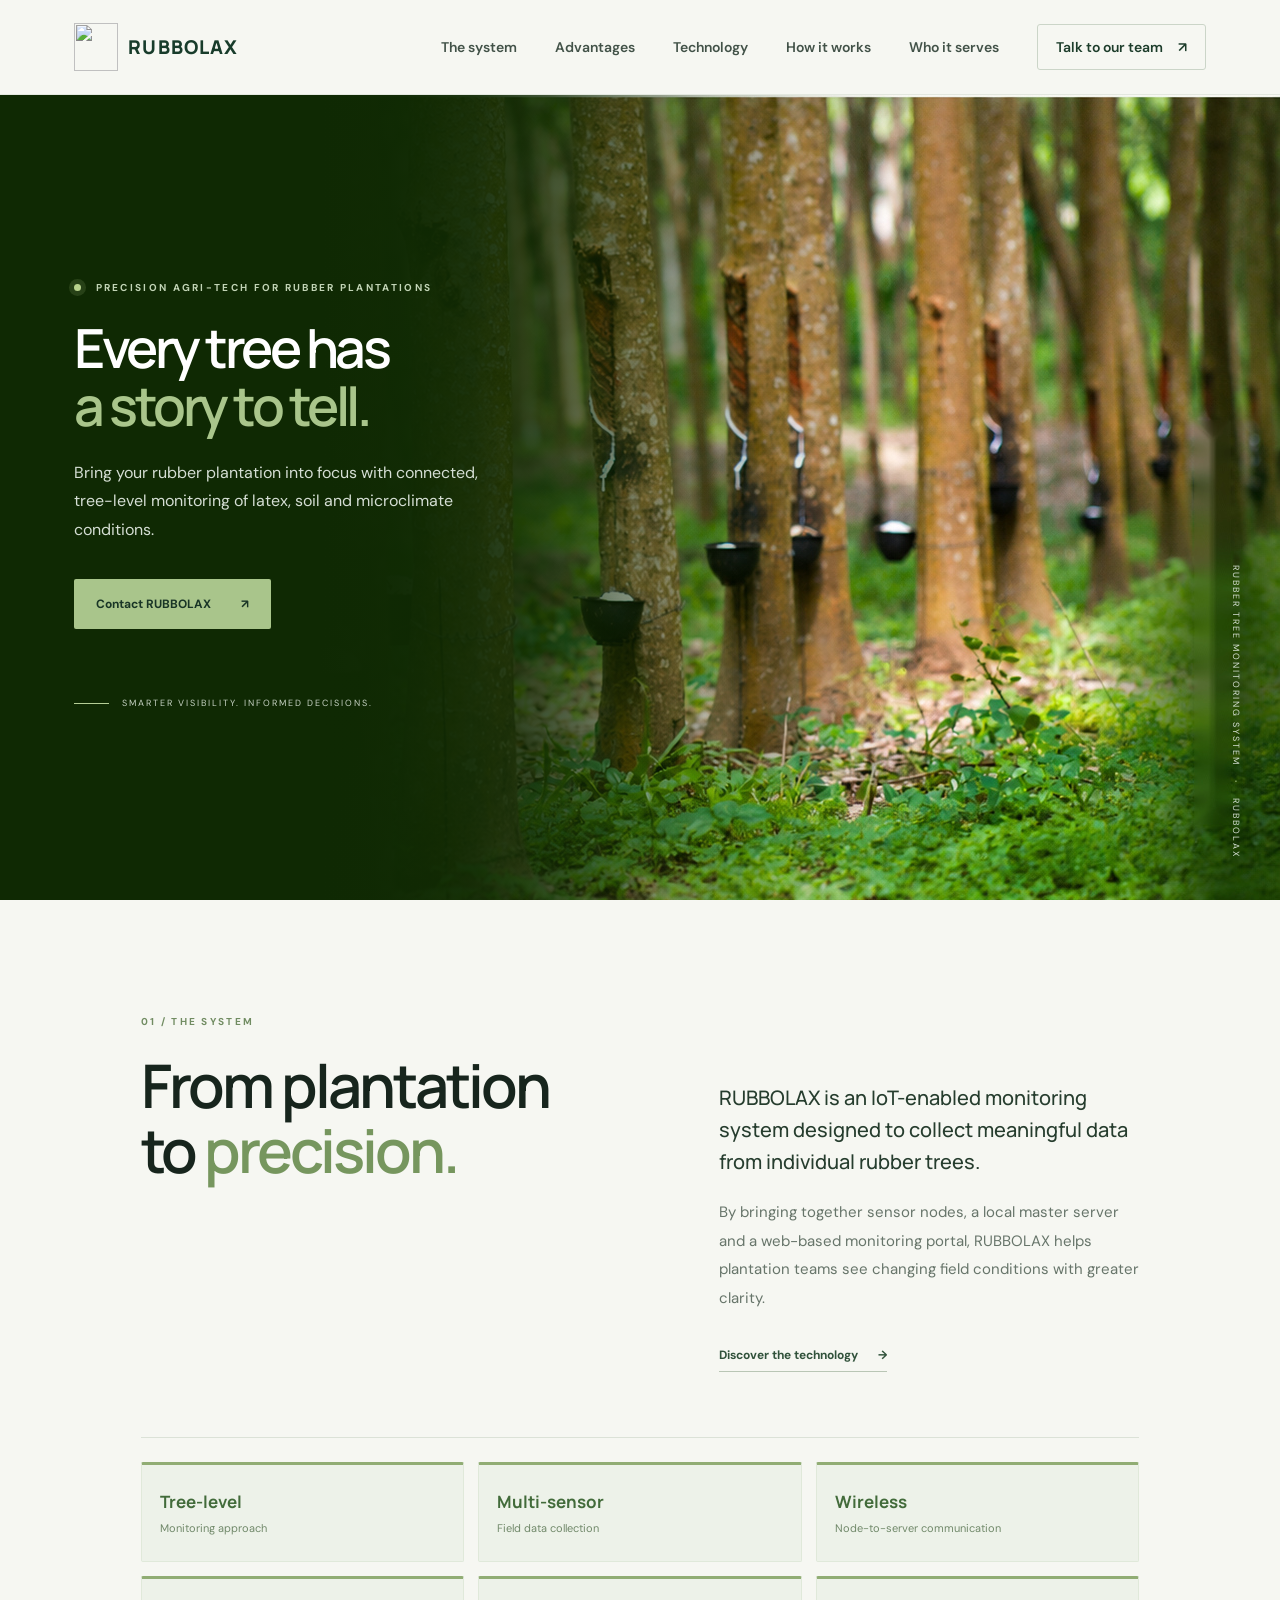
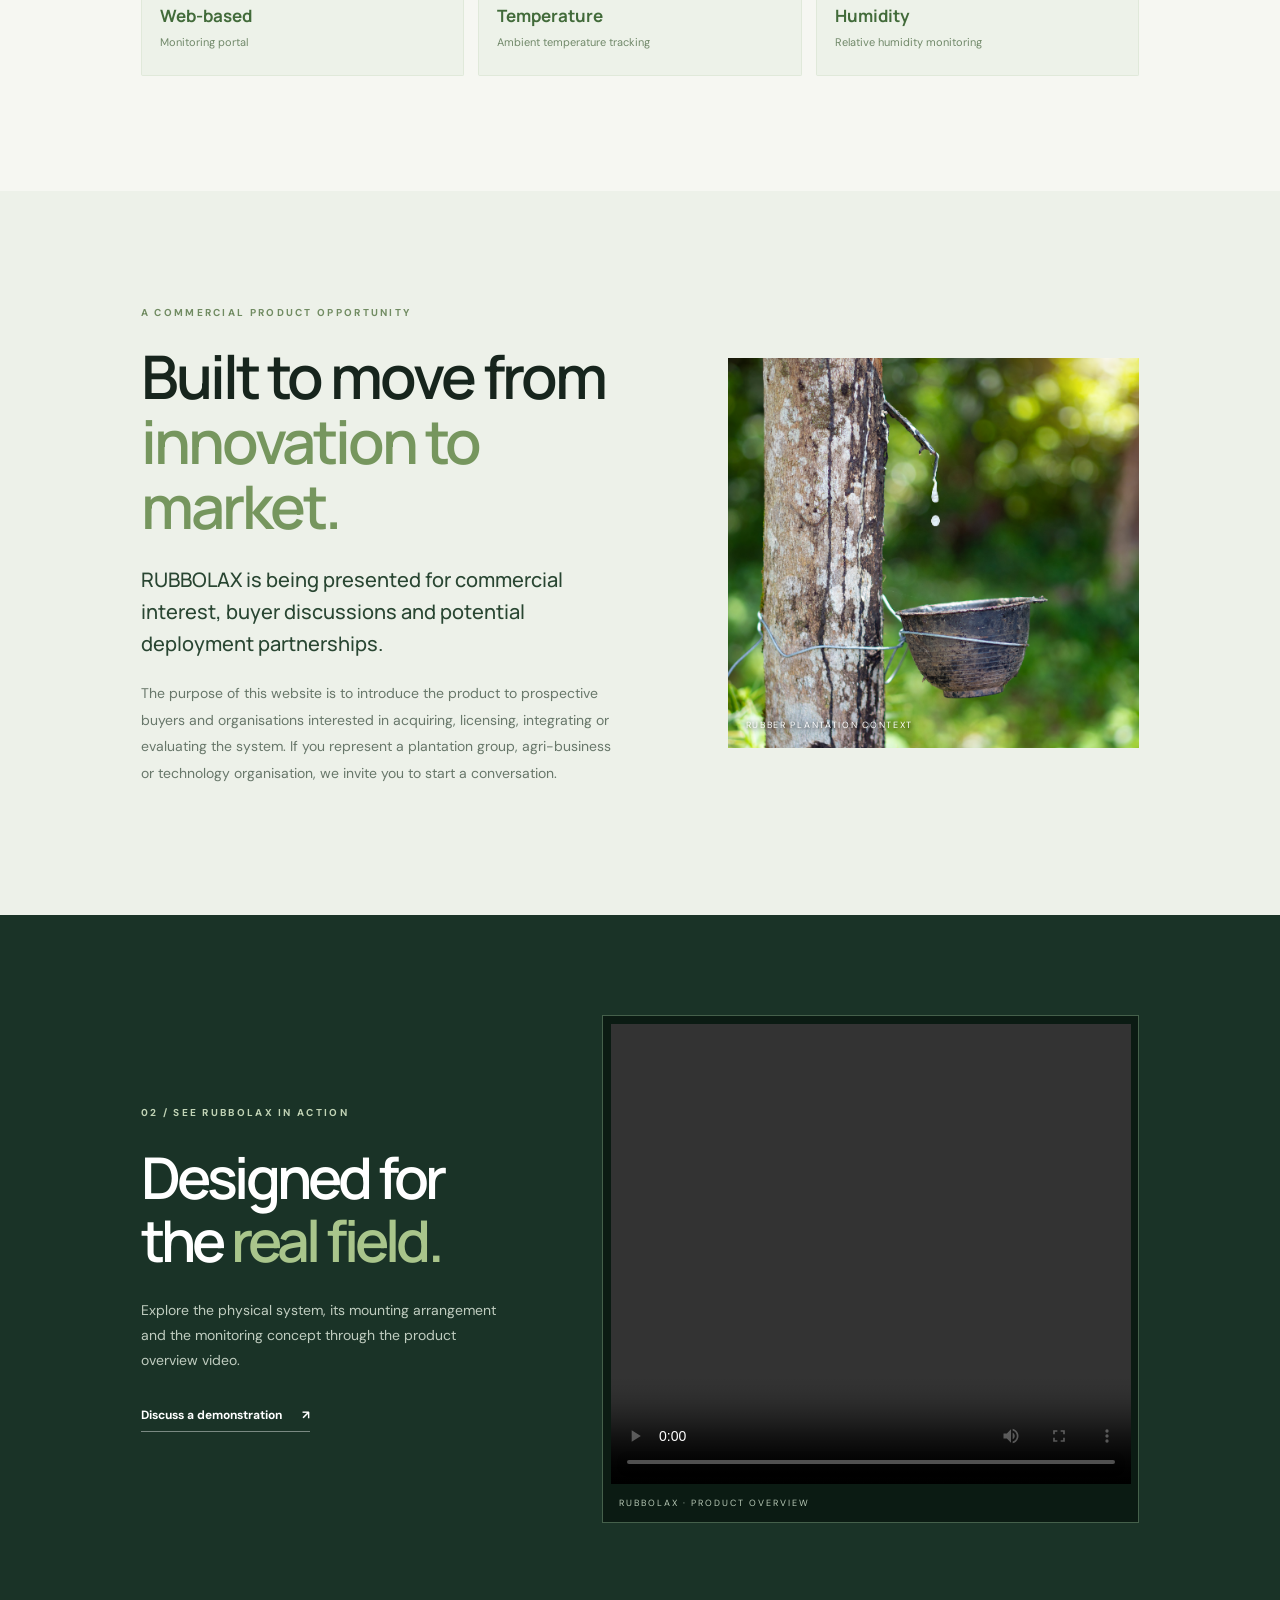
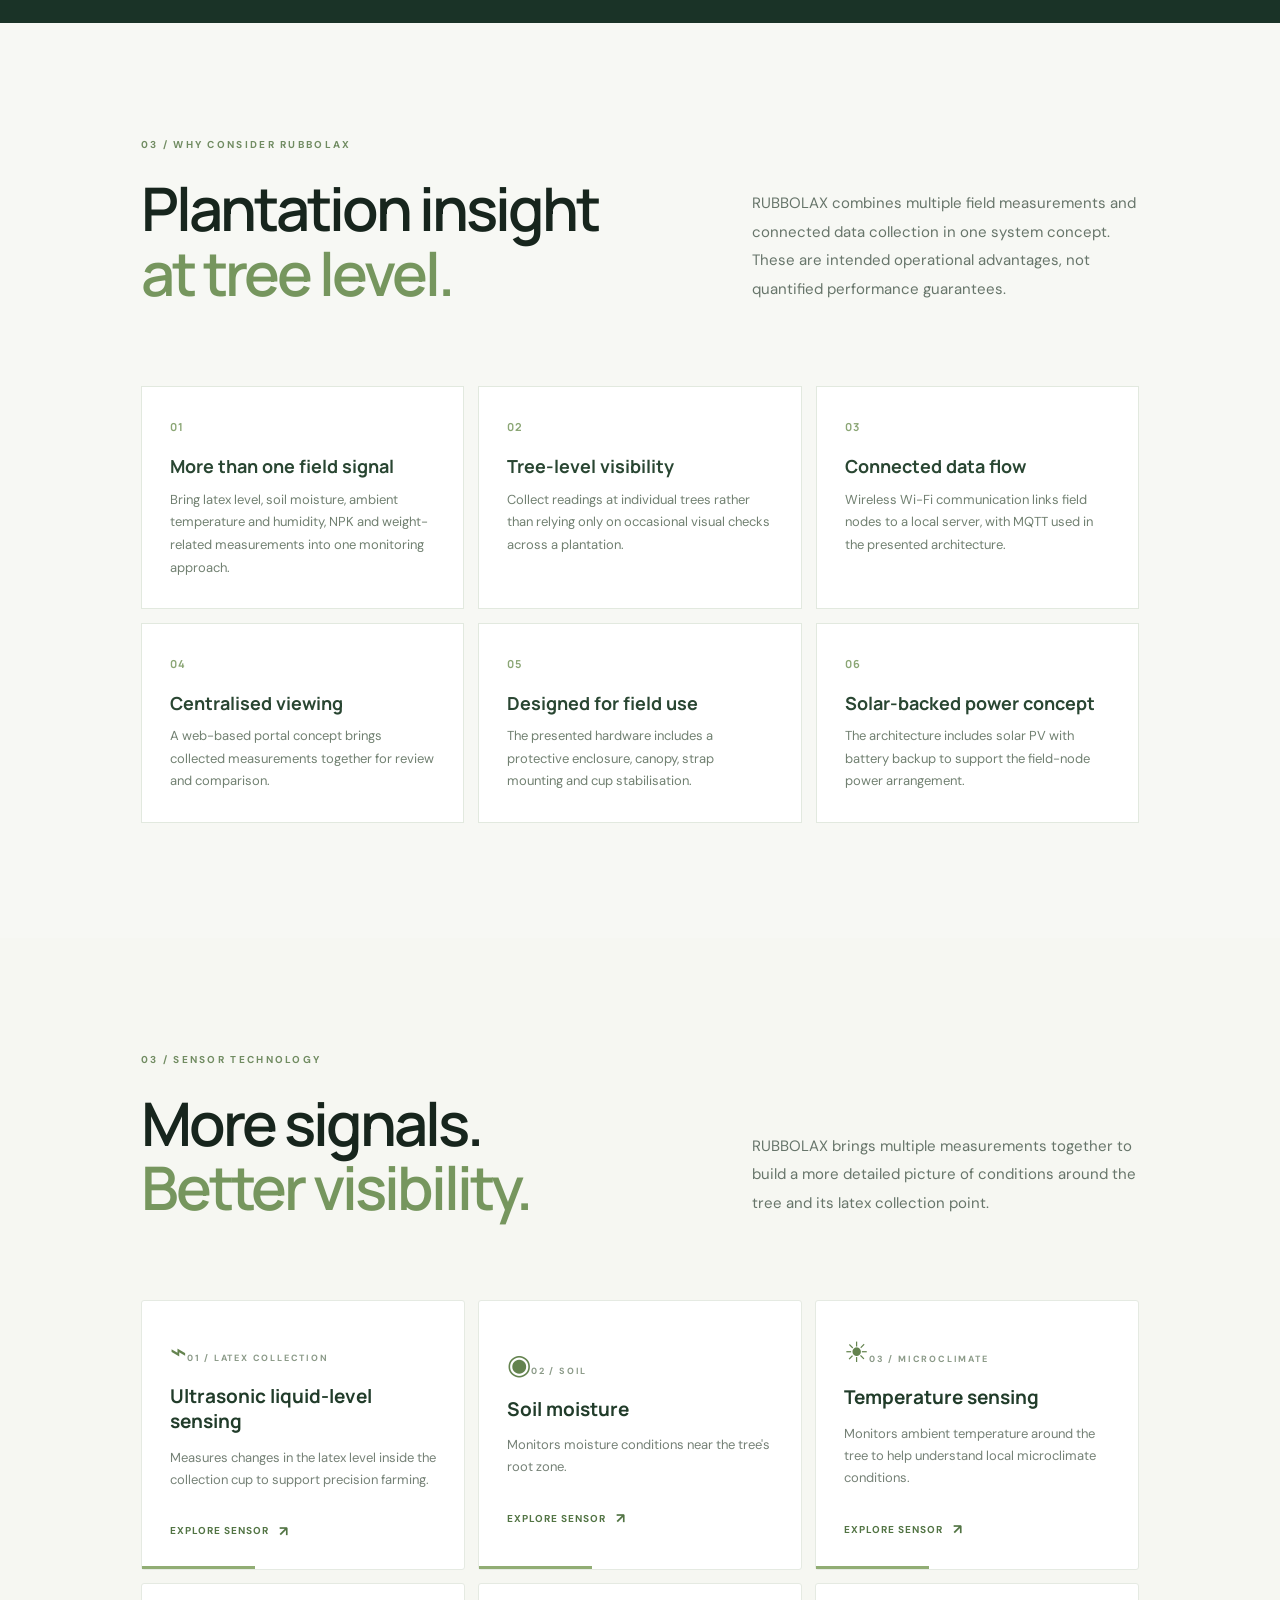
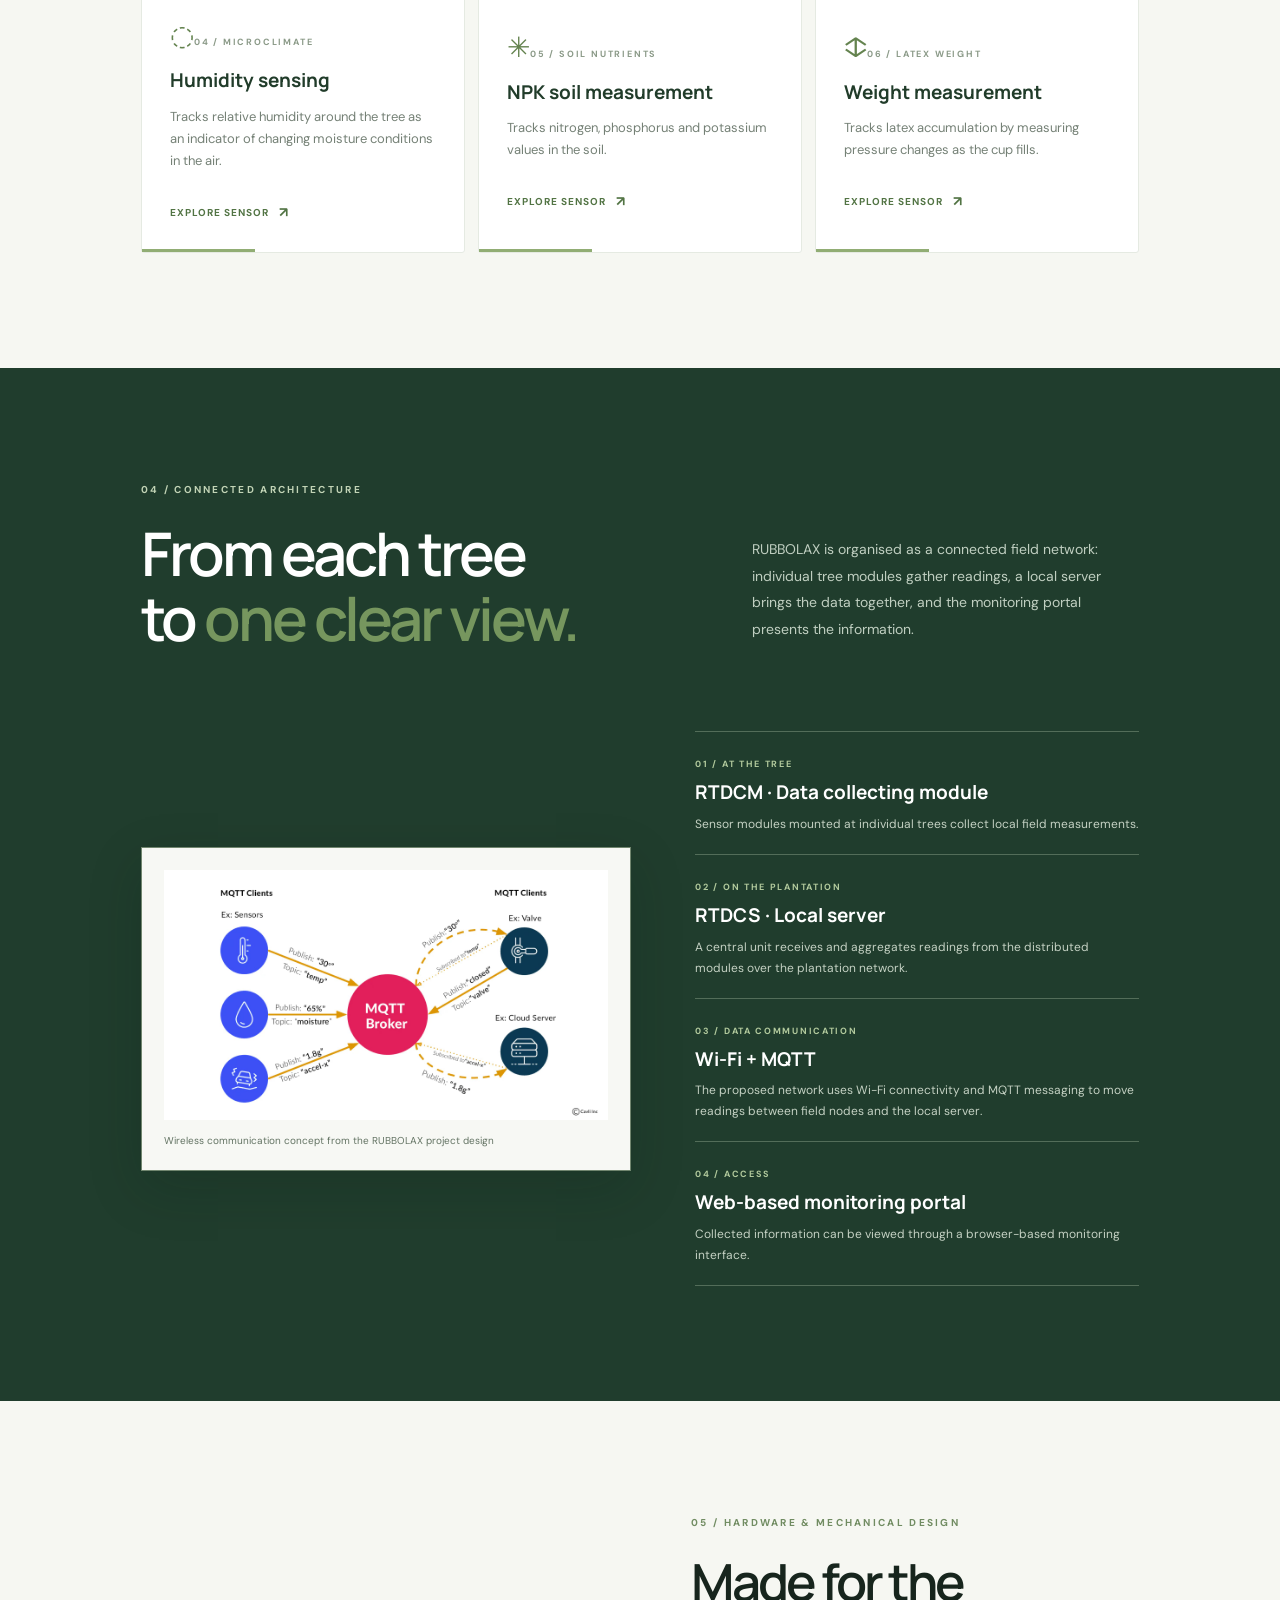
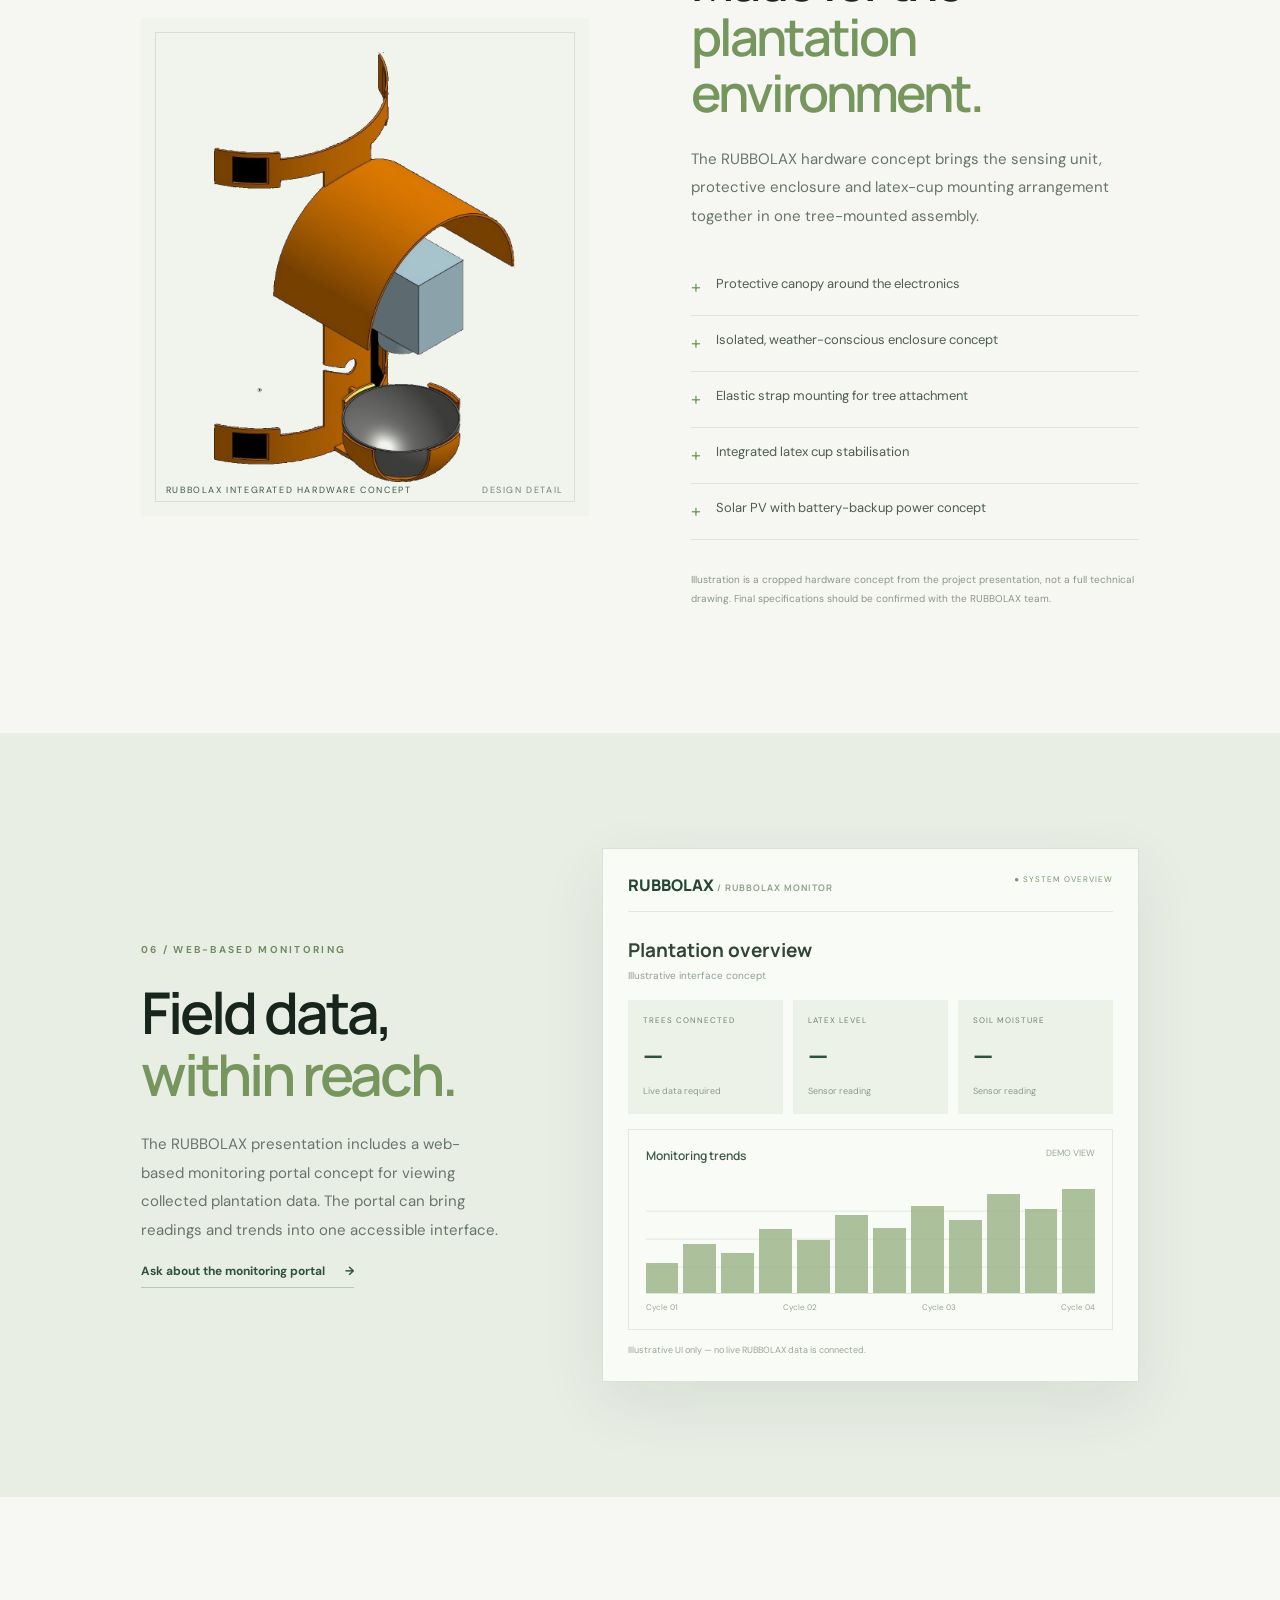
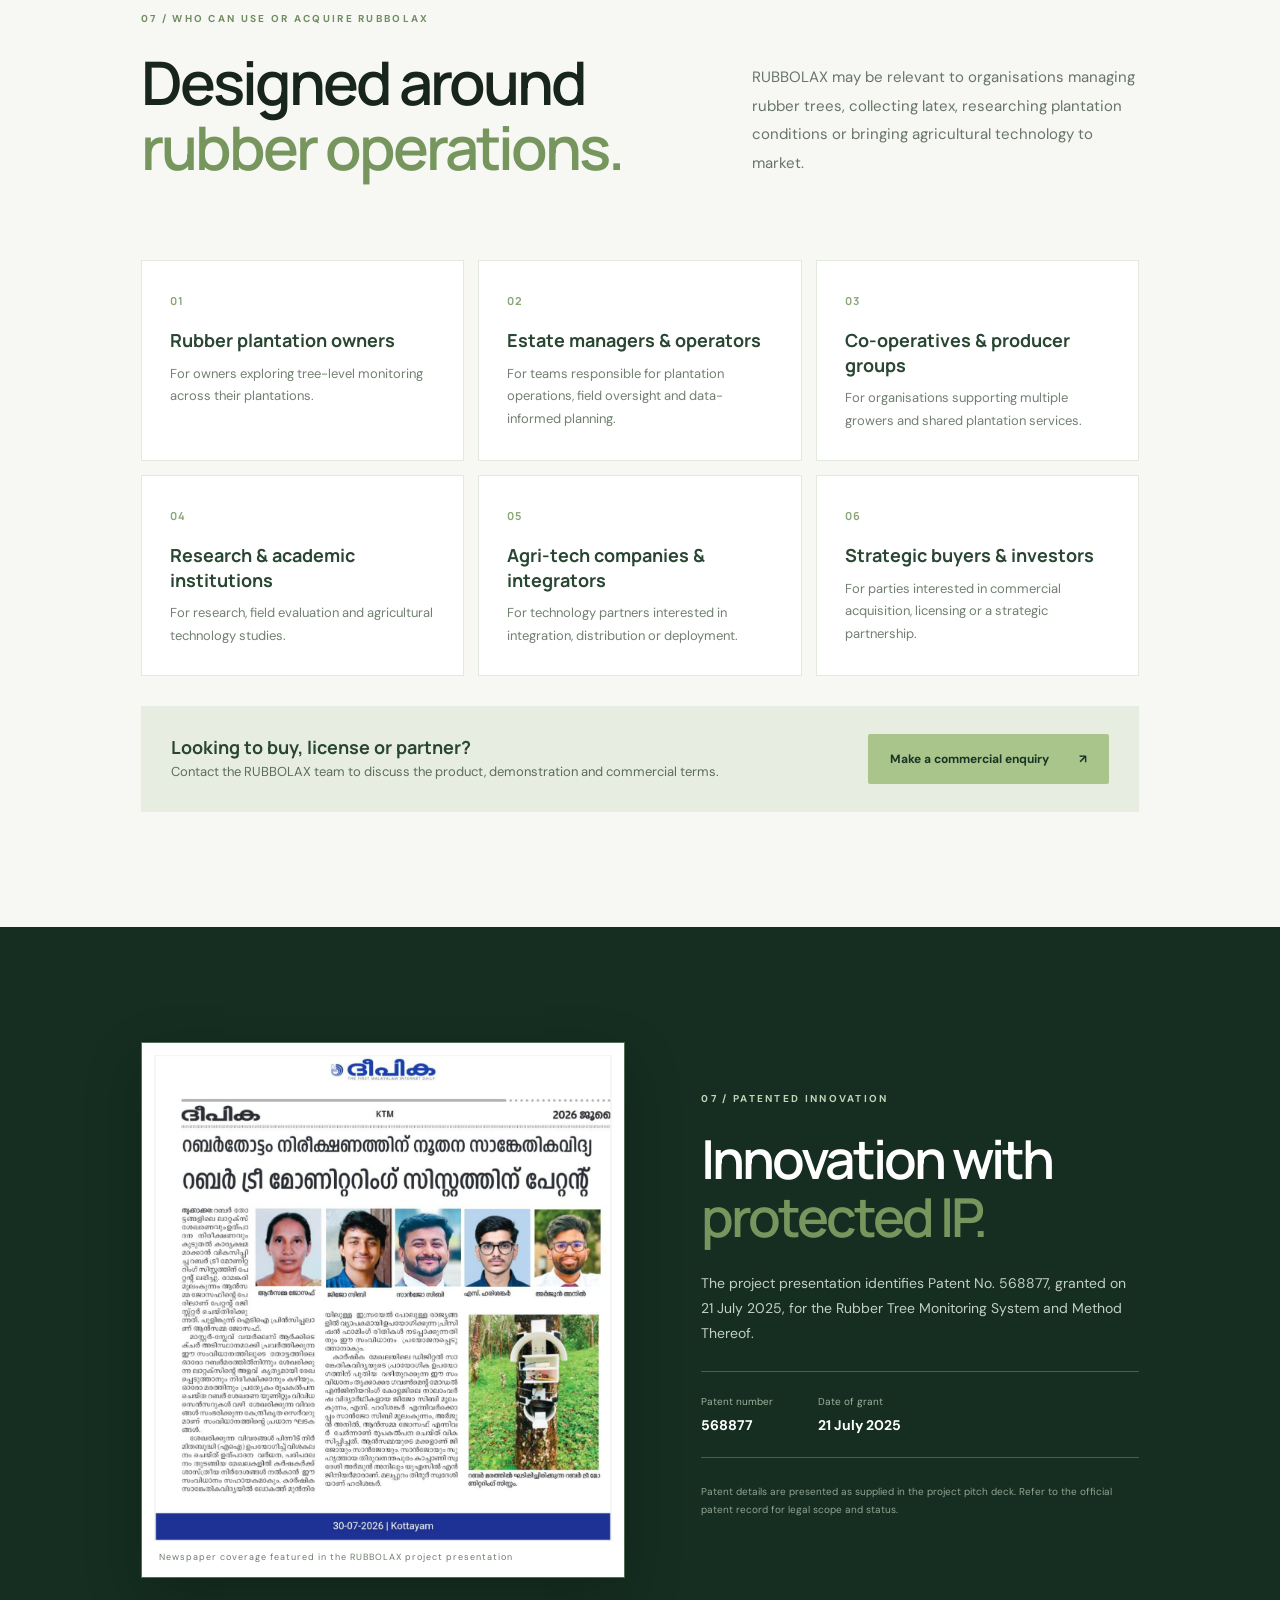
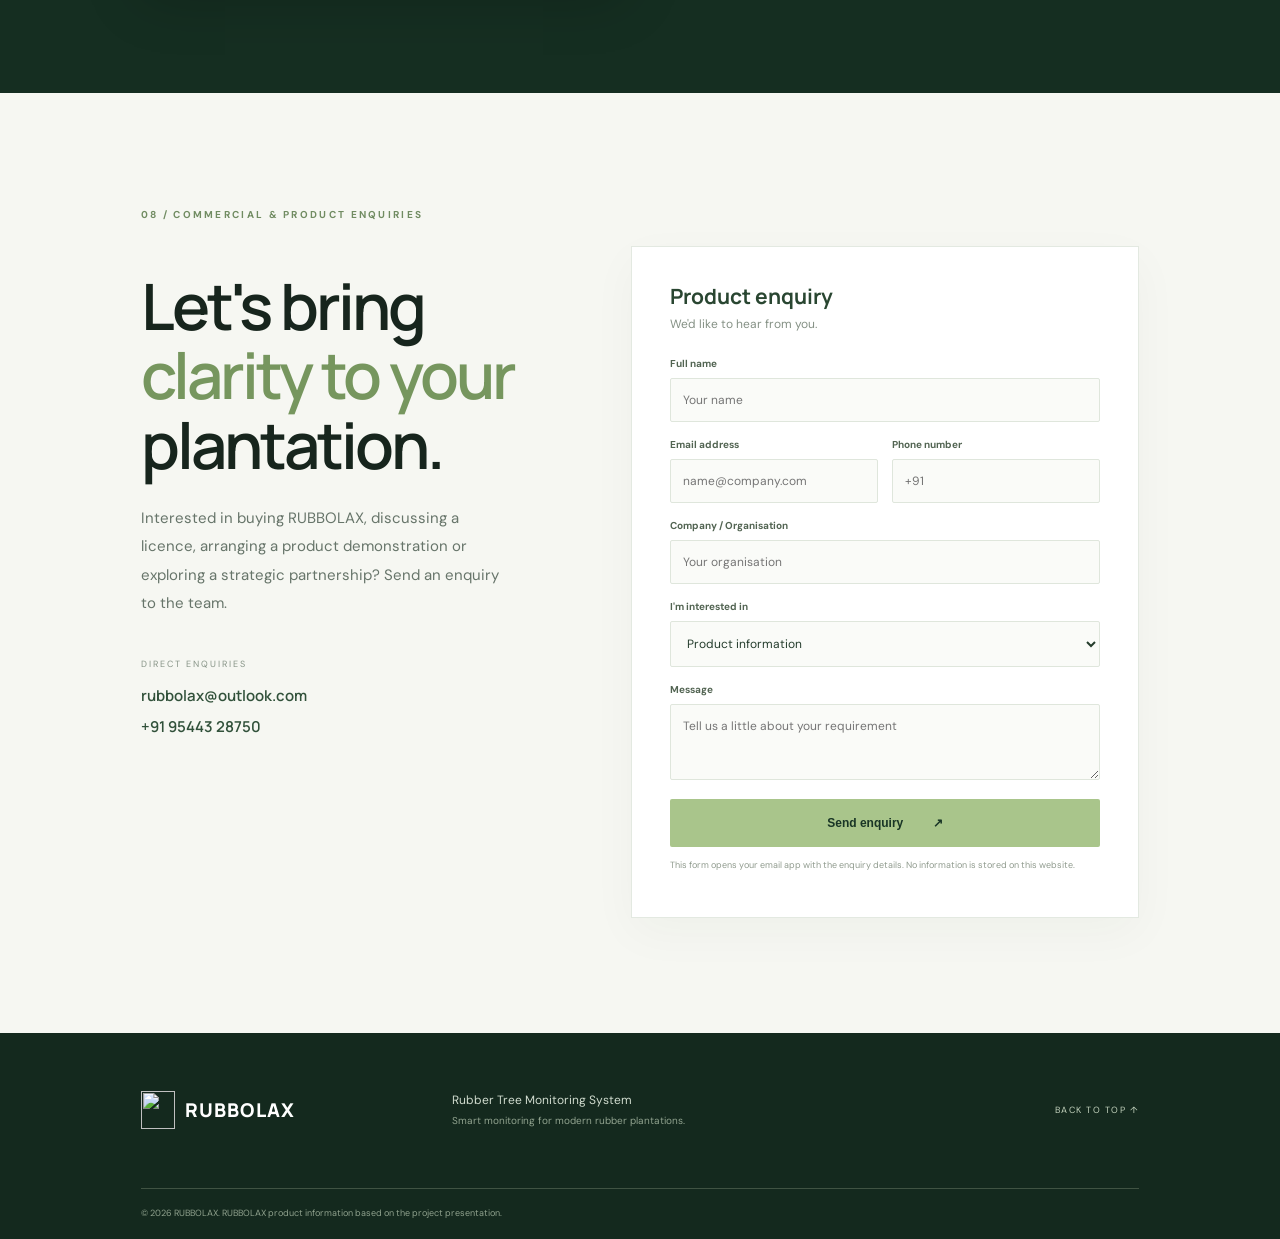
==== index.html @ 1c83efd6 "Add files via upload" ====
<!DOCTYPE html>
<html lang="en">
<head>
  <meta charset="UTF-8">
  <meta name="viewport" content="width=device-width, initial-scale=1.0">
  <meta name="description" content="RUBBOLAX — Rubber Tree Monitoring System. Smart, connected monitoring for modern rubber plantations.">
  <title>RUBBOLAX | Rubber Tree Monitoring System</title>
  <link rel="preconnect" href="https://fonts.googleapis.com">
  <link rel="preconnect" href="https://fonts.gstatic.com" crossorigin>
  <link href="https://fonts.googleapis.com/css2?family=DM+Sans:wght@400;500;600;700&family=Manrope:wght@400;500;600;700;800&display=swap" rel="stylesheet">
  <link rel="stylesheet" href="style.css">
</head>
<body>
<header class="site-header">
  <a class="wordmark brand-lockup" href="#home" aria-label="RUBBOLAX home"><img src="assets/RUBBOLAX-mark.png" alt=""><span>RUBBOLAX</span></a>
  <button class="menu-toggle" aria-label="Open navigation" aria-expanded="false"><i></i><i></i></button>
  <nav class="nav">
    <a href="#system">The system</a><a href="#advantages">Advantages</a><a href="#technology">Technology</a><a href="#how">How it works</a><a href="#buyers">Who it serves</a>
    <a class="nav-cta" href="#contact">Talk to our team <span>↗</span></a>
  </nav>
</header>

<main>
<section class="hero" id="home">
  <div class="hero-image"></div><div class="hero-shade"></div>
  <div class="hero-content">
    <div class="eyebrow light"><span class="pulse"></span> PRECISION AGRI-TECH FOR RUBBER PLANTATIONS</div>
    <h1>Every tree has<br><em>a story to tell.</em></h1>
    <p>Bring your rubber plantation into focus with connected, tree-level monitoring of latex, soil and microclimate conditions.</p>
    <div class="hero-actions"><a class="btn btn-primary" href="#contact">Contact RUBBOLAX <span>↗</span></a></div>
    <div class="hero-proof"><span class="proof-line"></span><span>SMARTER VISIBILITY. INFORMED DECISIONS.</span></div>
  </div>
  <div class="hero-side-note">RUBBER TREE MONITORING SYSTEM <b>·</b> RUBBOLAX</div>
</section>

<section class="intro section" id="system">
  <div class="section-kicker">01 / THE SYSTEM</div>
  <div class="intro-grid">
    <div><h2>From plantation<br>to <em>precision.</em></h2></div>
    <div class="intro-copy"><p class="lead">RUBBOLAX is an IoT-enabled monitoring system designed to collect meaningful data from individual rubber trees.</p><p>By bringing together sensor nodes, a local master server and a web-based monitoring portal, RUBBOLAX helps plantation teams see changing field conditions with greater clarity.</p><a class="text-link dark-link" href="#technology">Discover the technology <span>→</span></a></div>
  </div>
  <div class="stat-strip">
    <div><strong>Tree-level</strong><span>Monitoring approach</span></div><div><strong>Multi-sensor</strong><span>Field data collection</span></div><div><strong>Wireless</strong><span>Node-to-server communication</span></div><div><strong>Web-based</strong><span>Monitoring portal</span></div><div><strong>Temperature</strong><span>Ambient temperature tracking</span></div><div><strong>Humidity</strong><span>Relative humidity monitoring</span></div>
  </div>
</section>

<section class="commercial section" id="commercial">
  <div class="commercial-copy"><div class="section-kicker">A COMMERCIAL PRODUCT OPPORTUNITY</div><h2>Built to move from<br><em>innovation to market.</em></h2><p class="lead">RUBBOLAX is being presented for commercial interest, buyer discussions and potential deployment partnerships.</p><p>The purpose of this website is to introduce the product to prospective buyers and organisations interested in acquiring, licensing, integrating or evaluating the system. If you represent a plantation group, agri-business or technology organisation, we invite you to start a conversation.</p></div>
  <div class="commercial-image"><img src="assets/rubber.jpg" alt="Rubber trees in a plantation"><span>RUBBER PLANTATION CONTEXT</span></div>
</section>

<section class="video-section">
  <div class="video-copy"><div class="section-kicker light">02 / SEE RUBBOLAX IN ACTION</div><h2>Designed for<br>the <em>real field.</em></h2><p>Explore the physical system, its mounting arrangement and the monitoring concept through the product overview video.</p><a href="#contact" class="text-link light-link">Discuss a demonstration <span>↗</span></a></div>
  <div class="video-stack">
    <div class="video-frame"><video controls preload="metadata" playsinline><source src="assets/RUBBOLAX-product-overview.mp4" type="video/mp4">Your browser does not support MP4 playback. Please try a current version of Chrome, Edge or Firefox.</video><span class="video-label">RUBBOLAX · PRODUCT OVERVIEW</span></div>
  </div>
</section>

<section class="advantages section" id="advantages">
  <div class="section-kicker">03 / WHY CONSIDER RUBBOLAX</div>
  <div class="section-heading"><h2>Plantation insight<br><em>at tree level.</em></h2><p>RUBBOLAX combines multiple field measurements and connected data collection in one system concept. These are intended operational advantages, not quantified performance guarantees.</p></div>
  <div class="advantage-grid">
    <article><b>01</b><h3>More than one field signal</h3><p>Bring latex level, soil moisture, ambient temperature and humidity, NPK and weight-related measurements into one monitoring approach.</p></article>
    <article><b>02</b><h3>Tree-level visibility</h3><p>Collect readings at individual trees rather than relying only on occasional visual checks across a plantation.</p></article>
    <article><b>03</b><h3>Connected data flow</h3><p>Wireless Wi-Fi communication links field nodes to a local server, with MQTT used in the presented architecture.</p></article>
    <article><b>04</b><h3>Centralised viewing</h3><p>A web-based portal concept brings collected measurements together for review and comparison.</p></article>
    <article><b>05</b><h3>Designed for field use</h3><p>The presented hardware includes a protective enclosure, canopy, strap mounting and cup stabilisation.</p></article>
    <article><b>06</b><h3>Solar-backed power concept</h3><p>The architecture includes solar PV with battery backup to support the field-node power arrangement.</p></article>
  </div>
</section>

<section class="technology section" id="technology">
  <div class="section-kicker">03 / SENSOR TECHNOLOGY</div>
  <div class="section-heading"><h2>More signals.<br><em>Better visibility.</em></h2><p>RUBBOLAX brings multiple measurements together to build a more detailed picture of conditions around the tree and its latex collection point.</p></div>
  <div class="sensor-grid">
    <button type="button" class="sensor-card" data-sensor="ultrasonic" aria-haspopup="dialog" aria-controls="sensor-dialog"><span class="sensor-icon" aria-hidden="true">⌁</span><span class="card-index">01 / LATEX COLLECTION</span><h3>Ultrasonic liquid-level sensing</h3><p>Measures changes in the latex level inside the collection cup to support precision farming.</p><span class="sensor-card-link">Explore sensor <span aria-hidden="true">↗</span></span><span class="sensor-line"></span></button>
    <button type="button" class="sensor-card" data-sensor="moisture" aria-haspopup="dialog" aria-controls="sensor-dialog"><span class="sensor-icon" aria-hidden="true">◉</span><span class="card-index">02 / SOIL</span><h3>Soil moisture</h3><p>Monitors moisture conditions near the tree's root zone.</p><span class="sensor-card-link">Explore sensor <span aria-hidden="true">↗</span></span><span class="sensor-line"></span></button>
    <button type="button" class="sensor-card" data-sensor="temperature" aria-haspopup="dialog" aria-controls="sensor-dialog"><span class="sensor-icon" aria-hidden="true">☀</span><span class="card-index">03 / MICROCLIMATE</span><h3>Temperature sensing</h3><p>Monitors ambient temperature around the tree to help understand local microclimate conditions.</p><span class="sensor-card-link">Explore sensor <span aria-hidden="true">↗</span></span><span class="sensor-line"></span></button>
    <button type="button" class="sensor-card" data-sensor="humidity" aria-haspopup="dialog" aria-controls="sensor-dialog"><span class="sensor-icon" aria-hidden="true">◌</span><span class="card-index">04 / MICROCLIMATE</span><h3>Humidity sensing</h3><p>Tracks relative humidity around the tree as an indicator of changing moisture conditions in the air.</p><span class="sensor-card-link">Explore sensor <span aria-hidden="true">↗</span></span><span class="sensor-line"></span></button>
    <button type="button" class="sensor-card" data-sensor="npk" aria-haspopup="dialog" aria-controls="sensor-dialog"><span class="sensor-icon" aria-hidden="true">✳</span><span class="card-index">05 / SOIL NUTRIENTS</span><h3>NPK soil measurement</h3><p>Tracks nitrogen, phosphorus and potassium values in the soil.</p><span class="sensor-card-link">Explore sensor <span aria-hidden="true">↗</span></span><span class="sensor-line"></span></button>
    <button type="button" class="sensor-card" data-sensor="weight" aria-haspopup="dialog" aria-controls="sensor-dialog"><span class="sensor-icon" aria-hidden="true">↕</span><span class="card-index">06 / LATEX WEIGHT</span><h3>Weight measurement</h3><p>Tracks latex accumulation by measuring pressure changes as the cup fills.</p><span class="sensor-card-link">Explore sensor <span aria-hidden="true">↗</span></span><span class="sensor-line"></span></button>
  </div>
</section>

<section class="architecture section" id="how">
  <div class="section-kicker light">04 / CONNECTED ARCHITECTURE</div>
  <div class="architecture-head"><h2>From each tree<br>to <em>one clear view.</em></h2><p>RUBBOLAX is organised as a connected field network: individual tree modules gather readings, a local server brings the data together, and the monitoring portal presents the information.</p></div>
  <div class="architecture-showcase">
    <figure class="architecture-visual"><img src="assets/rtms-wireless-architecture.jpg" alt="Cropped wireless architecture diagram showing sensor nodes communicating through an MQTT broker to a local server"><figcaption>Wireless communication concept from the RUBBOLAX project design</figcaption></figure>
    <div class="architecture-details">
      <article><span>01 / AT THE TREE</span><h3>RTDCM · Data collecting module</h3><p>Sensor modules mounted at individual trees collect local field measurements.</p></article>
      <article><span>02 / ON THE PLANTATION</span><h3>RTDCS · Local server</h3><p>A central unit receives and aggregates readings from the distributed modules over the plantation network.</p></article>
      <article><span>03 / DATA COMMUNICATION</span><h3>Wi-Fi + MQTT</h3><p>The proposed network uses Wi-Fi connectivity and MQTT messaging to move readings between field nodes and the local server.</p></article>
      <article><span>04 / ACCESS</span><h3>Web-based monitoring portal</h3><p>Collected information can be viewed through a browser-based monitoring interface.</p></article>
    </div>
  </div>
</section>

<section class="build section">
  <div class="build-image hardware-visual"><img src="assets/rtms-hardware-exploded.png" alt="Exploded concept rendering of the RUBBOLAX canopy, electronics enclosure, mounting straps and latex cup assembly"><div class="image-caption">RUBBOLAX INTEGRATED HARDWARE CONCEPT <span>DESIGN DETAIL</span></div></div>
  <div class="build-copy"><div class="section-kicker">05 / HARDWARE & MECHANICAL DESIGN</div><h2>Made for the<br><em>plantation environment.</em></h2><p>The RUBBOLAX hardware concept brings the sensing unit, protective enclosure and latex-cup mounting arrangement together in one tree-mounted assembly.</p>
    <ul class="check-list"><li><span>+</span> Protective canopy around the electronics</li><li><span>+</span> Isolated, weather-conscious enclosure concept</li><li><span>+</span> Elastic strap mounting for tree attachment</li><li><span>+</span> Integrated latex cup stabilisation</li><li><span>+</span> Solar PV with battery-backup power concept</li></ul>
    <p class="small-note">Illustration is a cropped hardware concept from the project presentation, not a full technical drawing. Final specifications should be confirmed with the RUBBOLAX team.</p>
  </div>
</section>

<section class="portal section">
  <div class="portal-copy"><div class="section-kicker">06 / WEB-BASED MONITORING</div><h2>Field data,<br><em>within reach.</em></h2><p>The RUBBOLAX presentation includes a web-based monitoring portal concept for viewing collected plantation data. The portal can bring readings and trends into one accessible interface.</p><a class="text-link dark-link" href="#contact">Ask about the monitoring portal <span>→</span></a></div>
  <div class="dashboard">
    <div class="dash-top"><span class="dash-brand">RUBBOLAX <b>/ RUBBOLAX MONITOR</b></span><span class="live-dot">● SYSTEM OVERVIEW</span></div>
    <div class="dash-title">Plantation overview <small>Illustrative interface concept</small></div>
    <div class="dash-cards"><div><small>TREES CONNECTED</small><b>—</b><span>Live data required</span></div><div><small>LATEX LEVEL</small><b>—</b><span>Sensor reading</span></div><div><small>SOIL MOISTURE</small><b>—</b><span>Sensor reading</span></div></div>
    <div class="chart-box"><div class="chart-head">Monitoring trends <span>DEMO VIEW</span></div><div class="chart"><i></i><i></i><i></i><i></i><i></i><i></i><i></i><i></i><i></i><i></i><i></i><i></i></div><div class="chart-labels"><span>Cycle 01</span><span>Cycle 02</span><span>Cycle 03</span><span>Cycle 04</span></div></div>
    <p class="dash-disclaimer">Illustrative UI only — no live RUBBOLAX data is connected.</p>
  </div>
</section>

<section class="buyers section" id="buyers">
  <div class="section-kicker">07 / WHO CAN USE OR ACQUIRE RUBBOLAX</div>
  <div class="section-heading"><h2>Designed around<br><em>rubber operations.</em></h2><p>RUBBOLAX may be relevant to organisations managing rubber trees, collecting latex, researching plantation conditions or bringing agricultural technology to market.</p></div>
  <div class="buyer-grid">
    <article><span>01</span><h3>Rubber plantation owners</h3><p>For owners exploring tree-level monitoring across their plantations.</p></article>
    <article><span>02</span><h3>Estate managers & operators</h3><p>For teams responsible for plantation operations, field oversight and data-informed planning.</p></article>
    <article><span>03</span><h3>Co-operatives & producer groups</h3><p>For organisations supporting multiple growers and shared plantation services.</p></article>
    <article><span>04</span><h3>Research & academic institutions</h3><p>For research, field evaluation and agricultural technology studies.</p></article>
    <article><span>05</span><h3>Agri-tech companies & integrators</h3><p>For technology partners interested in integration, distribution or deployment.</p></article>
    <article><span>06</span><h3>Strategic buyers & investors</h3><p>For parties interested in commercial acquisition, licensing or a strategic partnership.</p></article>
  </div>
  <div class="buyer-cta"><p><b>Looking to buy, license or partner?</b><br>Contact the RUBBOLAX team to discuss the product, demonstration and commercial terms.</p><a class="btn btn-primary" href="#contact">Make a commercial enquiry <span>↗</span></a></div>
</section>

<section class="patent section" id="patent">
  <figure class="patent-visual"><img src="assets/patent-newspaper-clipping.png" alt="Newspaper coverage of the Rubber Tree Monitoring System patent and its innovators"><figcaption>Newspaper coverage featured in the RUBBOLAX project presentation</figcaption></figure>
  <div class="patent-copy"><div class="section-kicker light">07 / PATENTED INNOVATION</div><h2>Innovation with<br><em>protected IP.</em></h2><p>The project presentation identifies Patent No. 568877, granted on 21 July 2025, for the Rubber Tree Monitoring System and Method Thereof.</p><div class="patent-meta"><span>Patent number <b>568877</b></span><span>Date of grant <b>21 July 2025</b></span></div><p class="patent-note">Patent details are presented as supplied in the project pitch deck. Refer to the official patent record for legal scope and status.</p></div>
</section>

<div class="sensor-dialog-backdrop" id="sensor-dialog" aria-hidden="true">
  <section class="sensor-dialog" role="dialog" aria-modal="true" aria-labelledby="sensor-dialog-title" aria-describedby="sensor-dialog-description">
    <button type="button" class="sensor-dialog-close" aria-label="Close sensor details">×</button>
    <div class="sensor-dialog-visual"><span id="sensor-dialog-icon" aria-hidden="true">⌁</span><small id="sensor-dialog-category">LATEX COLLECTION</small></div>
    <div class="sensor-dialog-content"><div class="section-kicker">RUBBOLAX SENSOR DETAIL</div><h2 id="sensor-dialog-title">Ultrasonic liquid-level sensing</h2><p id="sensor-dialog-description"></p><div class="sensor-dialog-info"><span>WHAT IT HELPS MONITOR</span><p id="sensor-dialog-purpose"></p></div><p class="sensor-dialog-note">Sensor function and placement are described from the RUBBOLAX project presentation.</p></div>
  </section>
</div>

<section class="contact section" id="contact">
  <div class="section-kicker">08 / COMMERCIAL & PRODUCT ENQUIRIES</div>
  <div class="contact-grid"><div><h2>Let's bring<br><em>clarity to your</em><br>plantation.</h2><p>Interested in buying RUBBOLAX, discussing a licence, arranging a product demonstration or exploring a strategic partnership? Send an enquiry to the team.</p><div class="contact-details"><span>DIRECT ENQUIRIES</span><a href="mailto:rubbolax@outlook.com">rubbolax@outlook.com</a><a href="tel:+919544328750">+91 95443 28750</a></div></div>
  <form id="enquiry-form" class="enquiry-form">
    <div class="form-title">Product enquiry <span>We'd like to hear from you.</span></div>
    <label>Full name<input name="name" required placeholder="Your name"></label>
    <div class="form-row"><label>Email address<input type="email" name="email" required placeholder="name@company.com"></label><label>Phone number<input type="tel" name="phone" placeholder="+91"></label></div>
    <label>Company / Organisation <input name="company" placeholder="Your organisation"></label>
    <label>I'm interested in<select name="interest"><option>Product information</option><option>Request a demonstration</option><option>Commercial purchase / buyer enquiry</option><option>Licensing / acquisition discussion</option><option>Partnership / investment</option><option>Other</option></select></label>
    <label>Message<textarea name="message" rows="3" placeholder="Tell us a little about your requirement"></textarea></label>
    <button class="btn btn-primary submit-btn" type="submit">Send enquiry <span>↗</span></button>
    <p class="form-note" id="form-note">This form opens your email app with the enquiry details. No information is stored on this website.</p>
  </form></div>
</section>
</main>
<footer><a class="wordmark footer-mark brand-lockup" href="#home"><img src="assets/RUBBOLAX-mark.png" alt=""><span>RUBBOLAX</span></a><p>Rubber Tree Monitoring System<br><small>Smart monitoring for modern rubber plantations.</small></p><a href="#home" class="back-top">BACK TO TOP ↑</a><div class="copyright">© 2026 RUBBOLAX. RUBBOLAX product information based on the project presentation.</div></footer>
<script src="script.js"></script>
</body>
</html>
---- style.css ----
*{box-sizing:border-box}html{scroll-behavior:smooth;scroll-padding-top:86px}body{margin:0;color:#17251d;background:#f6f7f2;font-family:"DM Sans",sans-serif}a{color:inherit;text-decoration:none}.site-header{height:82px;padding:0 7vw;display:flex;align-items:center;justify-content:space-between;background:#f6f7f2;position:sticky;top:0;z-index:20;border-bottom:1px solid #e3e8df}.wordmark{font:800 27px Manrope,sans-serif;letter-spacing:-2px;color:#183c2b}.wordmark span{color:#9ab86c}.nav{display:flex;align-items:center;gap:34px;font-size:13px;font-weight:600;color:#425248}.nav a:hover{color:#789a54}.nav-cta{padding:13px 18px;border:1px solid #cbd5c8;border-radius:3px;color:#1d3d2b}.nav-cta span{margin-left:12px}.menu-toggle{display:none}.hero{height:min(760px,calc(100vh - 82px));min-height:610px;position:relative;display:flex;align-items:center;overflow:hidden;background:#1b3428}.hero-image{position:absolute;inset:0;background:url("assets/rubber-plantation-hero.jpg") center 48%/cover;transform:scale(1.0)}.hero-shade{position:absolute;inset:0;background:linear-gradient(90deg,rgba(8,28,19,.88) 0%,rgba(8,28,19,.66) 48%,rgba(8,28,19,.18) 100%)}.hero-content{position:relative;z-index:1;color:white;margin-left:11vw;max-width:650px;padding:60px 25px 70px 0}.eyebrow,.section-kicker{font-size:10px;letter-spacing:2.3px;font-weight:700;color:#718c62}.eyebrow.light,.section-kicker.light{color:#c2d4b6}.pulse{display:inline-block;width:7px;height:7px;background:#b8d28d;border-radius:50%;margin-right:10px;box-shadow:0 0 0 5px #b8d28d24}.hero h1,h2{font:600 clamp(42px,5.6vw,76px)/1.08 Manrope,sans-serif;letter-spacing:-3.8px;margin:27px 0}.hero h1 em,h2 em{font-style:normal;color:#a9c58b}.hero-content>p{font-size:17px;line-height:1.8;color:#d5ded4;max-width:530px}.hero-actions{display:flex;align-items:center;gap:30px;margin-top:34px}.btn{display:inline-flex;align-items:center;justify-content:center;gap:30px;padding:17px 22px;border:0;border-radius:2px;font-weight:700;font-size:12px;cursor:pointer}.btn-primary{background:#a9c58b;color:#193526}.btn-primary:hover{background:#c1d7a7}.text-link{display:inline-flex;gap:20px;align-items:center;font-weight:700;font-size:12px;border-bottom:1px solid;padding-bottom:8px}.light-link{color:white;border-color:#ffffff6b}.dark-link{color:#31523b;border-color:#b9c6b5}.hero-proof{display:flex;align-items:center;gap:13px;margin-top:75px;color:#c6d2c3;font-size:9px;letter-spacing:2px}.proof-line{width:35px;height:1px;background:#b5ce96}.hero-side-note{position:absolute;right:3vw;bottom:45px;writing-mode:vertical-rl;color:#d5dfd2;font-size:9px;letter-spacing:2px}.hero-side-note b{padding:10px 0;color:#a9c58b}.section{padding:115px 11vw}.intro-grid{display:grid;grid-template-columns:1.1fr 1fr;gap:9vw;align-items:start}.intro h2,.section h2{font-size:clamp(40px,4.7vw,62px);margin:25px 0;letter-spacing:-3px}.intro h2 em,.section h2 em{color:#76965e}.intro-copy{padding-top:34px;max-width:500px}.intro-copy p,.section-heading p,.build-copy>p,.portal-copy>p,.contact-grid>div>p{font-size:15px;line-height:1.9;color:#67756a}.intro-copy .lead{font:500 20px/1.6 Manrope;color:#263d2e}.intro-copy .text-link{margin-top:20px}.stat-strip{display:grid;grid-template-columns:repeat(4,1fr);border-top:1px solid #dbe2d7;margin-top:85px;padding-top:27px;gap:20px}.stat-strip div{display:flex;flex-direction:column;gap:8px}.stat-strip strong{font:700 18px Manrope;color:#274832}.stat-strip span{font-size:11px;color:#7a887c}.video-section{background:#1a3327;color:#fff;padding:100px 11vw;display:grid;grid-template-columns:.8fr 1.2fr;gap:8vw;align-items:center}.video-copy h2{font-size:clamp(42px,4.5vw,60px)}.video-copy p{color:#c0cdc0;line-height:1.8;font-size:14px;max-width:370px;margin-bottom:30px}.video-stack{display:grid;gap:20px}.video-frame{position:relative;background:#0b1b13;border:1px solid #45604b;padding:8px}.video-frame video{display:block;width:100%;max-height:340px;background:#0b1b13;object-fit:contain}.video-label{display:block;padding:12px 8px 5px;font-size:9px;letter-spacing:2px;color:#b8c9b6}.second-video video{max-height:260px}.technology{background:#f6f7f2}.section-heading{display:grid;grid-template-columns:1fr .8fr;gap:10vw;align-items:end;margin-bottom:55px}.section-heading p{max-width:420px;padding-bottom:13px}.sensor-grid{display:grid;grid-template-columns:repeat(3,1fr);gap:13px}.sensor-card{background:#fff;padding:30px 28px 28px;min-height:270px;position:relative;border:1px solid #e5eae2;transition:transform .25s,box-shadow .25s}.sensor-card:hover{transform:translateY(-5px);box-shadow:0 15px 35px #203d2910}.sensor-card.featured{background:#e7eee1}.sensor-icon{font-size:28px;color:#64834f;margin-bottom:24px}.card-index{font-size:9px;letter-spacing:1.8px;color:#8b9a88;font-weight:700}.sensor-card h3{font:700 19px/1.3 Manrope;color:#213c2a;margin:14px 0 10px}.sensor-card p{font-size:13px;line-height:1.7;color:#758176;max-width:290px}.sensor-line{position:absolute;bottom:0;left:0;width:35%;height:3px;background:#91ad74}.architecture{background:#203d2d;color:#fff}.architecture-head{display:grid;grid-template-columns:1fr .8fr;gap:10vw;align-items:end}.architecture-head h2{font-size:clamp(42px,4.7vw,62px)}.architecture-head p{font-size:14px;line-height:1.9;color:#c0cfc1;max-width:420px;padding-bottom:20px}.flow{display:grid;grid-template-columns:1fr 70px 1fr 70px 1fr;align-items:center;margin-top:65px}.flow-node{background:#2b4b37;border:1px solid #55715a;padding:27px 22px;min-height:230px;position:relative}.flow-number{position:absolute;right:18px;top:18px;font-size:10px;color:#9db98b}.node-symbol{font-size:32px;color:#b3cc96;margin:15px 0 22px}.flow-node h3{font:700 20px Manrope;margin:0 0 8px}.flow-node p{font-size:12px;line-height:1.5;color:#d4dfd3;min-height:38px}.flow-node small{font-size:10px;color:#a7c099}.flow-arrow{text-align:center;color:#b2cb96;font-size:25px}.flow-arrow small{display:block;font-size:9px;letter-spacing:1px;color:#9db19d;margin-top:9px}.architecture-foot{display:flex;justify-content:space-around;margin-top:20px;font-size:9px;letter-spacing:2px;color:#9fb29d}.build{display:grid;grid-template-columns:1fr 1fr;gap:8vw;align-items:center}.build-image{min-height:550px;position:relative;background:linear-gradient(0deg,#12281caa,transparent 40%),url("https://images.unsplash.com/photo-1518531933037-91b2f5f229cc?auto=format&fit=crop&w=1100&q=85") center/cover}.image-caption{position:absolute;bottom:25px;left:25px;right:25px;display:flex;justify-content:space-between;color:white;font-size:9px;letter-spacing:1.6px}.image-caption span{color:#d1e0c8}.build-copy h2{font-size:clamp(38px,4vw,55px)}.check-list{list-style:none;padding:0;margin:30px 0}.check-list li{display:flex;gap:15px;padding:14px 0;border-bottom:1px solid #dfe5db;font-size:13px;color:#4d5d50;line-height:1.5}.check-list li span{color:#779b5e;font-size:18px}.small-note{font-size:10px!important;color:#8b968a!important}.portal{background:#e9eee5;display:grid;grid-template-columns:.8fr 1.2fr;gap:8vw;align-items:center}.portal-copy h2{font-size:clamp(42px,4.5vw,60px)}.dashboard{background:#f9fbf7;padding:25px;box-shadow:0 22px 60px #203d2917;border:1px solid #d9e2d5}.dash-top{display:flex;justify-content:space-between;border-bottom:1px solid #e3e9e0;padding-bottom:15px}.dash-brand{font:800 16px Manrope;color:#254632}.dash-brand b{font-size:9px;letter-spacing:1px;color:#91a28d}.live-dot{font-size:8px;letter-spacing:1px;color:#77986a}.dash-title{font:700 19px Manrope;margin:25px 0 18px;color:#304536}.dash-title small{display:block;font:10px "DM Sans";color:#91a091;margin-top:6px}.dash-cards{display:grid;grid-template-columns:repeat(3,1fr);gap:10px}.dash-cards div{background:#edf2e9;padding:15px}.dash-cards small{font-size:8px;letter-spacing:1px;color:#71816f;display:block}.dash-cards b{font:700 26px Manrope;display:block;color:#31523a;margin:12px 0 5px}.dash-cards span{font-size:9px;color:#8c998b}.chart-box{border:1px solid #e1e8de;padding:17px;margin-top:15px}.chart-head{font:600 12px Manrope;color:#405a45;display:flex;justify-content:space-between}.chart-head span{font:9px "DM Sans";color:#9baa98}.chart{height:110px;margin-top:20px;display:flex;align-items:end;gap:5px;border-bottom:1px solid #dce5d9;background:repeating-linear-gradient(to bottom,transparent 0 26px,#e9eee7 27px 28px)}.chart i{display:block;flex:1;background:#9eb78b;height:var(--h);opacity:.85}.chart i:nth-child(1){--h:28%}.chart i:nth-child(2){--h:45%}.chart i:nth-child(3){--h:37%}.chart i:nth-child(4){--h:59%}.chart i:nth-child(5){--h:49%}.chart i:nth-child(6){--h:72%}.chart i:nth-child(7){--h:60%}.chart i:nth-child(8){--h:80%}.chart i:nth-child(9){--h:67%}.chart i:nth-child(10){--h:91%}.chart i:nth-child(11){--h:77%}.chart i:nth-child(12){--h:96%}.chart-labels{display:flex;justify-content:space-between;margin-top:8px;font-size:8px;color:#9aa698}.dash-disclaimer{font-size:9px;color:#9aa598;margin:14px 0 0}.patent{background:#152e21;color:white;display:grid;grid-template-columns:.7fr 1.3fr;gap:8vw;align-items:center}.patent-number{font:800 clamp(70px,10vw,145px)/1 Manrope;letter-spacing:-8px;color:#314e37}.patent-copy h2{font-size:clamp(42px,4.5vw,60px)}.patent-copy>p{color:#c4d0c3;line-height:1.8;font-size:14px;max-width:620px}.patent-meta{display:flex;gap:45px;padding:23px 0;border-top:1px solid #48604b;border-bottom:1px solid #48604b;margin:25px 0}.patent-meta span{font-size:10px;color:#9eb19b;display:flex;flex-direction:column;gap:8px}.patent-meta b{font-size:14px;color:white}.patent-note{font-size:10px!important;color:#92a391!important}.contact{background:#f6f7f2}.contact-grid{display:grid;grid-template-columns:.85fr 1.15fr;gap:9vw;margin-top:25px}.contact-grid h2{font-size:clamp(42px,5vw,65px)}.contact-details{display:flex;flex-direction:column;gap:10px;margin-top:40px}.contact-details span{font-size:9px;letter-spacing:2px;color:#879487;margin-bottom:5px}.contact-details a{font:600 15px Manrope;color:#31513a}.enquiry-form{background:#fff;padding:35px 38px;border:1px solid #e3e9e1;box-shadow:0 15px 45px #203d2909}.form-title{font:700 21px Manrope;color:#294631;margin-bottom:25px}.form-title span{display:block;font:12px "DM Sans";color:#859185;margin-top:6px}.enquiry-form label{display:block;font-size:10px;font-weight:700;color:#526452;margin-bottom:16px}.enquiry-form input,.enquiry-form select,.enquiry-form textarea{display:block;width:100%;margin-top:8px;padding:13px 12px;border:1px solid #dfe6dc;background:#fafbf8;font:12px "DM Sans";color:#253d2d;border-radius:2px;outline:none}.enquiry-form input:focus,.enquiry-form select:focus,.enquiry-form textarea:focus{border-color:#789b61}.form-row{display:grid;grid-template-columns:1fr 1fr;gap:14px}.enquiry-form textarea{resize:vertical}.submit-btn{width:100%;margin-top:3px}.form-note{font-size:9px;color:#909b8e;line-height:1.5;margin-top:12px}footer{background:#14291e;color:white;padding:45px 11vw 20px;display:grid;grid-template-columns:.5fr 1fr auto;align-items:center;gap:20px}.footer-mark{color:white}.footer-mark span{color:#9fbe7f}footer p{font-size:12px;line-height:1.7;color:#d0dbce}footer p small{color:#91a38f}.back-top{font-size:9px;letter-spacing:1.5px;color:#c3d2bd}.copyright{grid-column:1/-1;border-top:1px solid #405343;padding-top:18px;margin-top:25px;font-size:9px;color:#8fa18d}
@media(max-width:900px){.site-header{padding:0 6vw}.nav{gap:17px}.section{padding:85px 7vw}.hero-content{margin-left:8vw}.video-section{padding:85px 7vw;gap:5vw}.build{gap:5vw}.build-image{min-height:460px}.contact-grid{gap:5vw}.flow{grid-template-columns:1fr 35px 1fr 35px 1fr}.flow-node{padding:20px 15px}.sensor-grid{grid-template-columns:repeat(2,1fr)}}
@media(max-width:650px){.site-header{height:70px}.menu-toggle{display:flex;flex-direction:column;gap:5px;border:0;background:none;padding:10px}.menu-toggle i{display:block;width:23px;height:2px;background:#254632}.nav{display:none;position:absolute;top:70px;left:0;right:0;background:#f6f7f2;padding:20px 7vw 25px;flex-direction:column;align-items:stretch;border-bottom:1px solid #dfe6dc}.nav.open{display:flex}.nav a{padding:8px 0}.nav .nav-cta{padding:13px}.hero{min-height:670px;height:calc(100svh - 70px)}.hero-content{margin:0;padding:45px 7vw}.hero h1{font-size:52px;letter-spacing:-2.8px}.hero-content>p{font-size:15px}.hero-actions{align-items:flex-start;flex-direction:column;gap:23px}.hero-proof{margin-top:55px}.hero-side-note{right:4vw;bottom:25px;font-size:8px}.section{padding:72px 7vw}.intro-grid,.section-heading,.architecture-head,.video-section,.build,.portal,.patent,.contact-grid{grid-template-columns:1fr;gap:25px}.intro-copy{padding-top:0}.intro h2,.section h2{font-size:44px}.stat-strip{grid-template-columns:1fr 1fr;margin-top:45px;row-gap:25px}.video-section{padding:75px 7vw}.video-copy h2{font-size:48px}.video-stack{gap:14px}.sensor-grid{grid-template-columns:1fr}.sensor-card{min-height:220px}.flow{grid-template-columns:1fr;gap:10px;margin-top:35px}.flow-node{min-height:0;padding:20px}.node-symbol{margin:8px 0 12px}.flow-arrow{transform:rotate(90deg);height:32px;font-size:20px}.flow-arrow small{display:none}.architecture-foot{display:none}.build-image{min-height:360px;order:2}.build-copy{order:1}.dashboard{padding:16px}.dash-cards{gap:6px}.dash-cards div{padding:10px}.dash-cards b{font-size:21px}.patent-number{font-size:76px;letter-spacing:-5px}.patent-meta{gap:20px}.enquiry-form{padding:25px 20px}.form-row{grid-template-columns:1fr;gap:0}footer{padding:38px 7vw 20px;grid-template-columns:1fr 1fr}footer p{grid-column:1/-1;grid-row:2}.back-top{justify-self:end}.copyright{margin-top:12px}}


/* Commercial buyer positioning and source-deck imagery */
.hero-image{background-image:url("assets/rubber-plantation-hero.jpg");background-position:center 48%;background-size:cover}
.build-image{background-image:linear-gradient(0deg,#12281caa,transparent 40%),url("assets/rubber-tapping.jpg")}
.commercial{display:grid;grid-template-columns:1fr .85fr;gap:8vw;align-items:center;background:#edf1e9}
.commercial-copy h2{font-size:clamp(40px,4.7vw,62px)}.commercial-copy .lead{font:500 20px/1.6 Manrope;color:#294632}.commercial-copy p:not(.lead){font-size:14px;line-height:1.9;color:#68776a;max-width:570px}
.commercial-image{position:relative;min-height:390px}.commercial-image img{width:100%;height:390px;object-fit:cover;display:block}.commercial-image span{position:absolute;bottom:17px;left:18px;color:white;font-size:9px;letter-spacing:1.7px;text-shadow:0 1px 5px #000}
.advantages{background:#f7f8f4}.advantage-grid,.buyer-grid{display:grid;grid-template-columns:repeat(3,1fr);gap:14px}.advantage-grid article,.buyer-grid article{background:white;border:1px solid #e2e9df;padding:28px;min-height:200px}.advantage-grid article>b,.buyer-grid article>span{font:700 11px Manrope;letter-spacing:1px;color:#8ba675}.advantage-grid h3,.buyer-grid h3{font:700 18px/1.35 Manrope;color:#294632;margin:18px 0 10px}.advantage-grid p,.buyer-grid p{font-size:13px;line-height:1.75;color:#718071;margin:0}
.design-gallery{background:#e9eee5}.design-grid{display:grid;grid-template-columns:1fr 1fr;gap:18px}.design-grid figure{margin:0;background:#fff;border:1px solid #dce5d9}.design-grid figure img{display:block;width:100%;height:auto;aspect-ratio:16/9;object-fit:contain;background:#fff}.design-grid figcaption{padding:15px 18px;display:flex;flex-direction:column;gap:6px}.design-grid figcaption b{font:700 14px Manrope;color:#294632}.design-grid figcaption span{font-size:11px;line-height:1.5;color:#788678}.design-wide{grid-column:1/-1}.design-wide img{aspect-ratio:16/8!important}
.buyers{background:#f7f8f4}.buyer-cta{margin-top:30px;padding:28px 30px;background:#e7eee1;display:flex;align-items:center;justify-content:space-between;gap:25px}.buyer-cta p{font-size:13px;line-height:1.7;color:#5d6c5d;margin:0}.buyer-cta p b{font:700 18px Manrope;color:#294632}
@media(max-width:900px){.commercial{gap:5vw}.advantage-grid,.buyer-grid{grid-template-columns:repeat(2,1fr)}}
@media(max-width:650px){.commercial{grid-template-columns:1fr}.commercial-image,.commercial-image img{min-height:260px;height:260px}.advantage-grid,.buyer-grid,.design-grid{grid-template-columns:1fr}.design-wide{grid-column:auto}.design-wide img,.design-grid figure img{aspect-ratio:16/9!important}.buyer-cta{align-items:flex-start;flex-direction:column;padding:23px}.commercial-copy h2{font-size:44px}.commercial-copy .hero-actions{align-items:flex-start}}

/* Editorial architecture and hardware visuals: use cropped project artwork, not full presentation slides. */
.architecture-showcase{display:grid;grid-template-columns:1.05fr .95fr;gap:5vw;align-items:center;margin-top:55px}
.architecture-visual{margin:0;background:#f7f8f4;padding:22px;border:1px solid #71866f;box-shadow:0 18px 50px #0b1e1430}
.architecture-visual img{display:block;width:100%;height:auto;object-fit:contain}
.architecture-visual figcaption{font-size:10px;line-height:1.5;color:#637363;margin-top:13px}
.architecture-details{display:grid;gap:0}
.architecture-details article{padding:19px 0;border-bottom:1px solid #536d59}
.architecture-details article:first-child{border-top:1px solid #536d59}
.architecture-details article>span{font-size:9px;letter-spacing:1.7px;color:#b2ca9d;font-weight:700}
.architecture-details h3{font:700 19px/1.35 Manrope,sans-serif;margin:8px 0;color:#fff}
.architecture-details p{font-size:12px;line-height:1.75;color:#c4d1c3;margin:0;max-width:470px}
.build-image.hardware-visual{background:#f1f3ed;min-height:480px;display:flex;align-items:center;justify-content:center;padding:34px;position:relative}
.build-image.hardware-visual img{width:100%;height:100%;max-height:430px;object-fit:contain;mix-blend-mode:multiply}
.build-image.hardware-visual:before{content:"";position:absolute;inset:14px;border:1px solid #d7dfd2;pointer-events:none}
.build-image.hardware-visual .image-caption{left:25px;right:25px;bottom:20px;color:#3c5742}
.build-image.hardware-visual .image-caption span{color:#71836f}
@media(max-width:900px){.architecture-showcase{grid-template-columns:1fr;gap:30px}.architecture-visual{max-width:720px}}
@media(max-width:650px){.architecture-showcase{margin-top:32px}.architecture-visual{padding:12px}.architecture-details h3{font-size:17px}.build-image.hardware-visual{min-height:300px;padding:25px 20px 55px;order:1}.build-image.hardware-visual img{max-height:280px}.build-copy{order:2}}


/* Interactive sensor cards and accessible detail dialog */
.sensor-card{
  appearance:none;-webkit-appearance:none;width:100%;text-align:left;font:inherit;
  cursor:pointer;border-radius:3px;background:#fff;
  transition:background-color .28s ease,transform .28s ease,box-shadow .28s ease,border-color .28s ease;
}
.sensor-card:hover,.sensor-card:focus-visible{
  background:#eaf1e4;border-color:#cbd9c2;transform:translateY(-6px);
  box-shadow:0 18px 38px #203d2915;outline:none;
}
.sensor-card.featured{background:#e7eee1}
.sensor-card.featured:hover,.sensor-card.featured:focus-visible{background:#dfead7}
.sensor-card:focus-visible{outline:2px solid #779b5e;outline-offset:3px}
.sensor-card-link{display:inline-flex;gap:10px;align-items:center;margin-top:18px;font-size:10px;font-weight:700;letter-spacing:1px;text-transform:uppercase;color:#527444}
.sensor-card-link span{font-size:14px;transition:transform .2s ease}
.sensor-card:hover .sensor-card-link span{transform:translate(3px,-2px)}
.sensor-dialog-backdrop{
  position:fixed;inset:0;z-index:1000;background:rgba(8,24,15,.72);
  display:flex;align-items:center;justify-content:center;padding:22px;
  opacity:0;visibility:hidden;transition:opacity .25s ease,visibility .25s ease;
}
.sensor-dialog-backdrop.open{opacity:1;visibility:visible}
.sensor-dialog{
  width:min(850px,100%);max-height:min(680px,calc(100svh - 44px));overflow:auto;
  position:relative;display:grid;grid-template-columns:.78fr 1.22fr;background:#fbfcf9;
  box-shadow:0 30px 90px #0005;border-radius:5px;transform:translateY(12px);
  transition:transform .25s ease;
}
.sensor-dialog-backdrop.open .sensor-dialog{transform:translateY(0)}
.sensor-dialog-close{
  position:absolute;right:15px;top:13px;z-index:2;width:38px;height:38px;border:1px solid #dce5d8;
  border-radius:50%;background:#fff;color:#294632;font-size:27px;line-height:1;cursor:pointer;
}
.sensor-dialog-close:hover{background:#eaf1e4}
.sensor-dialog-visual{
  min-height:380px;background:linear-gradient(145deg,#e8efe3,#d6e2ce);
  display:flex;flex-direction:column;align-items:center;justify-content:center;gap:22px;padding:35px;
}
.sensor-dialog-visual>span{
  width:174px;height:174px;border-radius:50%;display:grid;place-items:center;
  background:#f8faf5;border:1px solid #c8d7be;box-shadow:0 18px 40px #34512d18;
  color:#5f8050;font:400 100px/1 "DM Sans",sans-serif;
}
.sensor-dialog-visual small{font-size:9px;letter-spacing:2px;font-weight:700;color:#5e7656;text-align:center}
.sensor-dialog-content{padding:62px 48px 42px}
.sensor-dialog-content h2{font-size:clamp(30px,4vw,42px);line-height:1.12;letter-spacing:-1.8px;color:#25412e;margin:17px 0}
.sensor-dialog-content>p{font-size:14px;line-height:1.85;color:#667467}
.sensor-dialog-info{margin-top:26px;padding:20px 0;border-top:1px solid #dce5d8;border-bottom:1px solid #dce5d8}
.sensor-dialog-info>span{font-size:9px;letter-spacing:1.8px;font-weight:700;color:#789367}
.sensor-dialog-info p{font-size:13px;line-height:1.75;color:#3f5743;margin:10px 0 0}
.sensor-dialog-content .sensor-dialog-note{font-size:10px;color:#8b9788;margin-top:18px}
.patent{grid-template-columns:1.05fr .95fr;gap:6vw}
.patent-visual{margin:0;background:#fff;padding:12px;border:1px solid #536c55;box-shadow:0 20px 55px #0003}
.patent-visual img{display:block;width:100%;height:auto;max-height:550px;object-fit:contain;object-position:center}
.patent-visual figcaption{padding:10px 5px 2px;font-size:9px;letter-spacing:1px;color:#6d7b6b}
.patent-copy h2{font-size:clamp(38px,4.2vw,56px)}
@media(max-width:900px){
  .sensor-dialog{grid-template-columns:.7fr 1.3fr}
  .sensor-dialog-content{padding:58px 30px 32px}
  .sensor-dialog-visual{min-height:340px;padding:25px}
  .sensor-dialog-visual>span{width:145px;height:145px;font-size:84px}
}
@media(max-width:650px){
  .sensor-dialog-backdrop{padding:12px}
  .sensor-dialog{display:block;max-height:calc(100svh - 24px)}
  .sensor-dialog-visual{min-height:170px;flex-direction:row;justify-content:flex-start;padding:22px 25px;gap:18px}
  .sensor-dialog-visual>span{width:92px;height:92px;font-size:54px;flex:0 0 auto}
  .sensor-dialog-visual small{max-width:140px;text-align:left;line-height:1.6}
  .sensor-dialog-content{padding:28px 25px 30px}
  .sensor-dialog-content h2{font-size:31px;margin:12px 0}
  .sensor-dialog-content>p{font-size:13px}
  .patent{grid-template-columns:1fr;gap:32px}
  .patent-visual{max-width:540px}
  .patent-visual img{max-height:420px}
}
@media(prefers-reduced-motion:reduce){
  .sensor-card,.sensor-dialog-backdrop,.sensor-dialog{transition:none}
}

body.dialog-open{overflow:hidden}


/* RUBBOLUX brand lockup */
.brand-lockup{display:inline-flex;align-items:center;gap:10px;letter-spacing:0}
.brand-lockup img{display:block;width:38px;height:42px;object-fit:contain}
.brand-lockup span{color:inherit;font:800 16px Manrope,sans-serif;letter-spacing:1.15px}
.footer-mark.brand-lockup img{width:34px;height:38px}

/* Clear, restrained green emphasis for the four system highlights */
.stat-strip{border-top:1px solid #dbe2d7;padding-top:24px;gap:14px}
.stat-strip div{position:relative;min-height:92px;justify-content:center;padding:17px 18px;background:#edf2e9;border:1px solid #e0e9da;border-top:3px solid #91ad74;border-radius:2px}
.stat-strip strong{color:#426b3a;font-size:17px}
.stat-strip span{color:#71896a;line-height:1.45}

/* Keep every sensor tile visually consistent while retaining hover motion */
.sensor-card,.sensor-card.featured{background:#fff}
.sensor-card.featured{background:#fff}

/* One supplied portrait product video, presented in the existing video frame */
.video-stack{display:block}
.video-frame video{width:100%;height:460px;max-height:65vh;object-fit:contain;background:#07150e}
.video-label{padding-top:13px}
.hero-image{background-image:url("assets/rubber-plantation-hero.jpg")}

/* RUBBOLUX refinement: local hero image and balanced six-card sensor grid */
.hero-image{background-image:url("assets/rubber-plantation-hero.jpg");background-position:center 48%;background-size:cover;transform:none;image-rendering:auto}
.sensor-grid{grid-template-columns:repeat(3,minmax(0,1fr));align-items:stretch}
.sensor-card{min-width:0}
@media(max-width:900px){.sensor-grid{grid-template-columns:repeat(2,minmax(0,1fr))}}
@media(max-width:650px){.sensor-grid{grid-template-columns:1fr}}


/* Crisp RUBBOLUX hero photography and six-card system overview */
.hero-image{background-image:url("assets/rubbolux-hero-crisp.jpg");background-position:center center;background-size:cover;transform:none;filter:none;image-rendering:auto}
.hero-shade{background:linear-gradient(90deg,rgba(8,28,19,.88) 0%,rgba(8,28,19,.70) 42%,rgba(8,28,19,.32) 72%,rgba(8,28,19,.12) 100%)}
.stat-strip{grid-template-columns:repeat(3,minmax(0,1fr));gap:14px;margin-top:65px}
.stat-strip div{min-height:100px}
@media(max-width:900px){.stat-strip{grid-template-columns:repeat(2,minmax(0,1fr))}}
@media(max-width:650px){.hero-image{background-position:58% center}.hero-shade{background:linear-gradient(90deg,rgba(8,28,19,.88) 0%,rgba(8,28,19,.68) 62%,rgba(8,28,19,.35) 100%)}.stat-strip{grid-template-columns:repeat(2,minmax(0,1fr));margin-top:45px}}


/* Final hero framing: use the user's supplied plantation photograph.
   Keep the original row spacing and latex cups visible; avoid the previous
   close-up crop from the generated hero artwork. */
.hero-image{
  background-image:url("assets/rubbolux-plantation-original-upscaled.jpg") !important;
  background-position:center 56% !important;
  background-size:cover !important;
  transform:none !important;
  filter:none !important;
  image-rendering:auto;
}
@media(max-width:650px){
  .hero-image{
    background-position:54% center !important;
  }
}


/* Match the approved RUBBOLUX hero preview: clean right-side plantation photo,
   deep green left field, and HTML text layered independently for crispness. */
.site-header{
  height:95px;
  padding-left:5.8vw;
  padding-right:5.8vw;
}
.brand-lockup img{width:44px;height:48px}
.brand-lockup span{font-size:19px}
.nav{gap:38px;font-size:14px}
.hero{
  height:min(819px,calc(100svh - 95px));
  min-height:610px;
  max-height:819px;
  background:#082b0d;
}
.hero-image{
  background-image:url("assets/rubbolux-hero-preview-photo.jpg");
  background-color:#082b0d;
  background-repeat:no-repeat;
  background-size:59.3% 100%;
  background-position:right center;
  transform:none;
  filter:none;
  image-rendering:auto;
}
.hero-shade{
  background:linear-gradient(90deg,
    rgba(7,37,10,1) 0%,
    rgba(7,37,10,.98) 24%,
    rgba(7,37,10,.82) 38%,
    rgba(7,37,10,.42) 49%,
    rgba(7,37,10,.08) 62%,
    rgba(7,37,10,0) 100%);
}
.hero-content{
  margin-left:5.8vw;
  max-width:690px;
  padding:55px 25px 65px 0;
}
.hero h1{
  font-size:clamp(48px,5vw,84px);
  line-height:1.07;
  letter-spacing:-4px;
}
.hero-content>p{max-width:640px;font-size:17px;line-height:1.85}
.hero-proof{margin-top:88px}
.hero-side-note{right:3vw;bottom:42px}
@media(max-width:900px){
  .site-header{padding-left:5vw;padding-right:5vw}
  .nav{gap:17px;font-size:12px}
  .hero-content{margin-left:6vw;max-width:650px}
  .hero-image{background-size:auto 100%}
  .hero-shade{background:linear-gradient(90deg,rgba(7,37,10,1) 0%,rgba(7,37,10,.92) 35%,rgba(7,37,10,.5) 57%,rgba(7,37,10,.08) 78%,transparent 100%)}
}
@media(max-width:650px){
  .site-header{height:70px;padding:0 7vw}
  .brand-lockup img{width:36px;height:40px}
  .brand-lockup span{font-size:16px}
  .hero{height:670px;min-height:670px;max-height:none}
  .hero-image{
    background-size:auto 58%;
    background-position:center bottom;
  }
  .hero-shade{
    background:linear-gradient(180deg,#082b0d 0%,rgba(8,43,13,.98) 38%,rgba(8,43,13,.7) 56%,rgba(8,43,13,.08) 100%);
  }
  .hero-content{margin:0;padding:40px 7vw 30px;max-width:100%}
  .hero h1{font-size:clamp(43px,11vw,58px);letter-spacing:-2.8px;margin:20px 0}
  .hero-content>p{font-size:14px;line-height:1.65}
  .hero-proof{margin-top:30px;font-size:8px}
  .hero-side-note{right:3vw;bottom:16px;font-size:7px}
}


/* FINAL HERO FIX — native-pixel crop from the user's approved 1721x914 preview.
   Desktop uses the 1021x819 image at its intrinsic pixel size: no cover-cropping,
   no stretching, no CSS transform, and no filter. */
.hero{
  height:819px !important;
  min-height:819px !important;
  max-height:819px !important;
  background:#0f2903 !important;
}
.hero .hero-image{
  inset:0 !important;
  background-image:url("assets/approved-preview-photo.png") !important;
  background-repeat:no-repeat !important;
  background-position:right top !important;
  background-size:1021px 819px !important;
  transform:none !important;
  filter:none !important;
  image-rendering:auto !important;
}
.hero .hero-shade{
  /* Recreate the preview's left-side green field and soft join to the photo. */
  left:0 !important;
  right:auto !important;
  width:max(0px, calc(100% - 1021px)) !important;
  background:linear-gradient(90deg,
    #0f2903 0%,
    #0f2903 78%,
    rgba(15,41,3,0) 100%) !important;
}
@media(max-width:900px){
  .hero{height:819px !important;min-height:819px !important;max-height:819px !important}
  .hero .hero-image{background-size:auto 100% !important;background-position:right top !important}
}
@media(max-width:650px){
  .hero{height:760px !important;min-height:760px !important;max-height:760px !important}
  .hero .hero-image{background-size:auto 48% !important;background-position:center bottom !important}
  .hero .hero-shade{background:linear-gradient(180deg,#0f2903 0%,#0f2903 45%,rgba(15,41,3,.88) 57%,rgba(15,41,3,.08) 76%,transparent 100%) !important}
}


/* FINAL DESKTOP HERO ALIGNMENT — match approved preview without reducing photo resolution.
   The image remains the original lossless PNG at its native 1021 x 819 pixels.
   Text is constrained to the green column so it never crosses into the photograph. */
@media (min-width: 901px) {
  .hero {
    height: min(819px, calc(100svh - 95px)) !important;
    min-height: 700px !important;
    max-height: 819px !important;
    position: relative !important;
    overflow: hidden !important;
    background: #0f2903 !important;
  }
  .hero .hero-image {
    position: absolute !important;
    inset: 0 !important;
    background-image: url("assets/approved-preview-photo.png") !important;
    background-repeat: no-repeat !important;
    background-position: right center !important;
    background-size: 59.3% 100% !important;
    transform: none !important;
    filter: none !important;
    image-rendering: auto !important;
  }
  .hero .hero-shade {
    position: absolute !important;
    inset: 0 !important;
    width: 100% !important;
    background: linear-gradient(90deg,
      #0f2903 0%,
      #0f2903 28%,
      rgba(15,41,3,.96) 34%,
      rgba(15,41,3,.82) 40%,
      rgba(15,41,3,.38) 48%,
      rgba(15,41,3,.08) 57%,
      rgba(15,41,3,0) 66%) !important;
    pointer-events: none !important;
  }
  .hero .hero-content {
    z-index: 2 !important;
    margin-left: 5.8vw !important;
    width: min(32vw, 530px) !important;
    max-width: 530px !important;
    padding: 45px 0 50px !important;
  }
  .hero .hero h1,
  .hero h1 {
    max-width: 530px !important;
    font-size: clamp(54px, 4.2vw, 72px) !important;
    line-height: 1.08 !important;
    letter-spacing: -3.5px !important;
    margin: 24px 0 !important;
    overflow-wrap: normal !important;
  }
  .hero .hero-content > p {
    max-width: 490px !important;
    font-size: 16px !important;
    line-height: 1.8 !important;
  }
  .hero .hero-proof { margin-top: 68px !important; }
  .hero .hero-side-note { z-index: 2 !important; }
}
@media (min-width: 651px) and (max-width: 900px) {
  .hero { min-height: 700px !important; height: 760px !important; }
  .hero .hero-image {
    background-size: 62% 100% !important;
    background-position: right center !important;
  }
  .hero .hero-shade {
    width: 100% !important;
    background: linear-gradient(90deg,#0f2903 0%,rgba(15,41,3,.96) 36%,rgba(15,41,3,.72) 52%,rgba(15,41,3,.12) 78%,transparent 100%) !important;
  }
  .hero .hero-content { margin-left: 5vw !important; width: 49vw !important; max-width: 490px !important; }
  .hero h1 { font-size: clamp(48px,6vw,64px) !important; letter-spacing: -2.8px !important; }
  .hero-content>p { max-width: 440px !important; }
}
@media (max-width: 650px) {
  .hero { height: 760px !important; min-height: 760px !important; max-height: none !important; }
  .hero .hero-image {
    background-size: 100% auto !important;
    background-position: center bottom !important;
  }
  .hero .hero-shade {
    width: 100% !important;
    background: linear-gradient(180deg,#0f2903 0%,#0f2903 40%,rgba(15,41,3,.92) 53%,rgba(15,41,3,.25) 75%,transparent 100%) !important;
  }
  .hero .hero-content { width: 100% !important; max-width: 100% !important; margin: 0 !important; padding: 38px 7vw 28px !important; }
  .hero h1 { font-size: clamp(43px,11vw,58px) !important; line-height: 1.08 !important; letter-spacing: -2.8px !important; }
  .hero-content>p { max-width: 100% !important; font-size: 14px !important; }
}

/* FINAL BLEND REFINEMENT — gradient overlay only. The approved PNG photo
   remains byte-for-byte unchanged at its native 1021x819 desktop size. */
@media (min-width: 901px) {
  .hero .hero-image {
    background-image: url("assets/approved-preview-photo.png") !important;
    background-repeat: no-repeat !important;
    background-position: right top !important;
    background-size: 1021px 819px !important;
    transform: none !important;
    filter: none !important;
    image-rendering: auto !important;
  }
  .hero .hero-shade {
    left: 0 !important;
    right: 0 !important;
    width: 100% !important;
    background: linear-gradient(90deg,
      #0f2903 0%,
      #0f2903 25%,
      rgba(15,41,3,.99) 31%,
      rgba(15,41,3,.94) 37%,
      rgba(15,41,3,.78) 43%,
      rgba(15,41,3,.52) 49%,
      rgba(15,41,3,.25) 56%,
      rgba(15,41,3,.08) 63%,
      rgba(15,41,3,0) 70%) !important;
    pointer-events: none !important;
  }
}
@media (min-width: 651px) and (max-width: 900px) {
  .hero .hero-image {
    background-image: url("assets/approved-preview-photo.png") !important;
    background-size: 62% 100% !important;
    background-position: right center !important;
    filter: none !important;
    transform: none !important;
  }
  .hero .hero-shade {
    left: 0 !important;
    right: 0 !important;
    width: 100% !important;
    background: linear-gradient(90deg,
      #0f2903 0%, rgba(15,41,3,.98) 30%,
      rgba(15,41,3,.88) 42%, rgba(15,41,3,.55) 56%,
      rgba(15,41,3,.16) 72%, transparent 84%) !important;
  }
}
@media (max-width: 650px) {
  .hero .hero-image {
    background-image: url("assets/approved-preview-photo.png") !important;
    background-size: 100% auto !important;
    background-position: center bottom !important;
    filter: none !important;
    transform: none !important;
  }
  .hero .hero-shade {
    width: 100% !important;
    background: linear-gradient(180deg,
      #0f2903 0%, #0f2903 40%,
      rgba(15,41,3,.92) 53%, rgba(15,41,3,.25) 75%, transparent 100%) !important;
  }
}
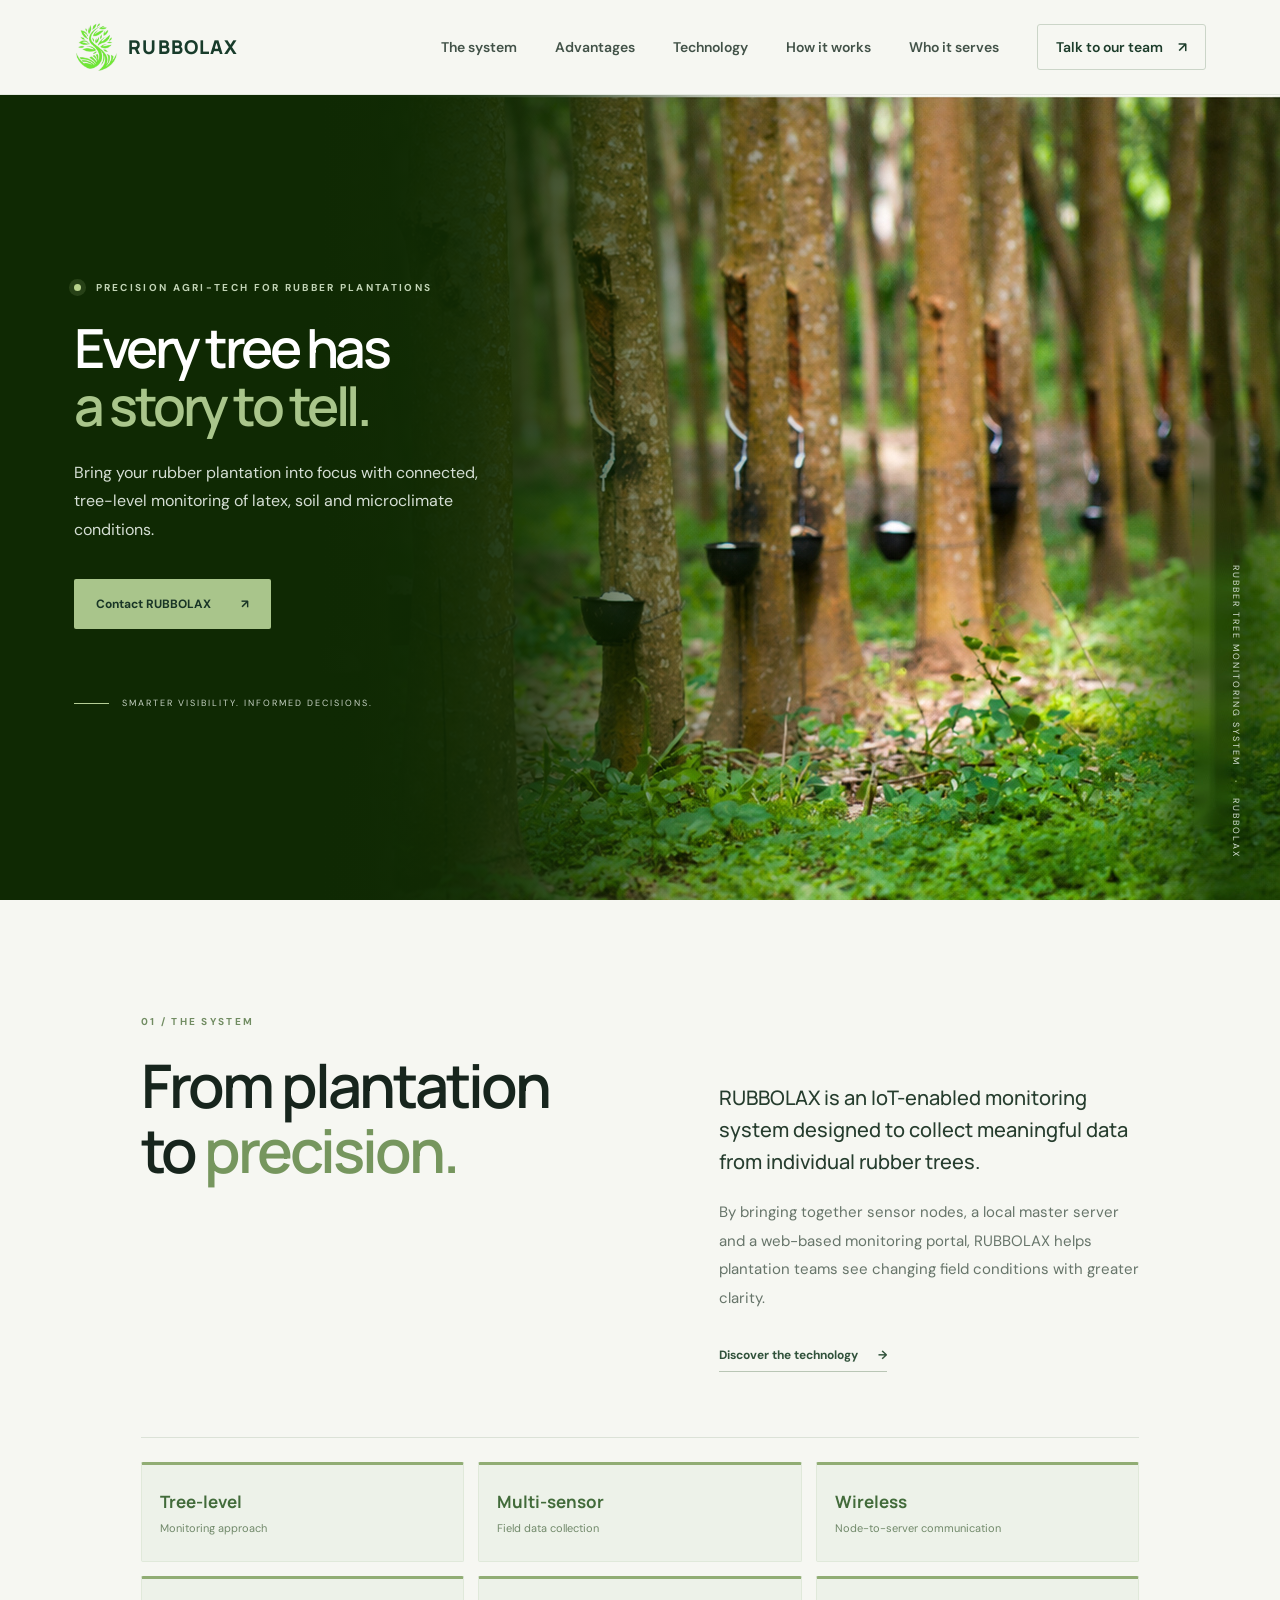
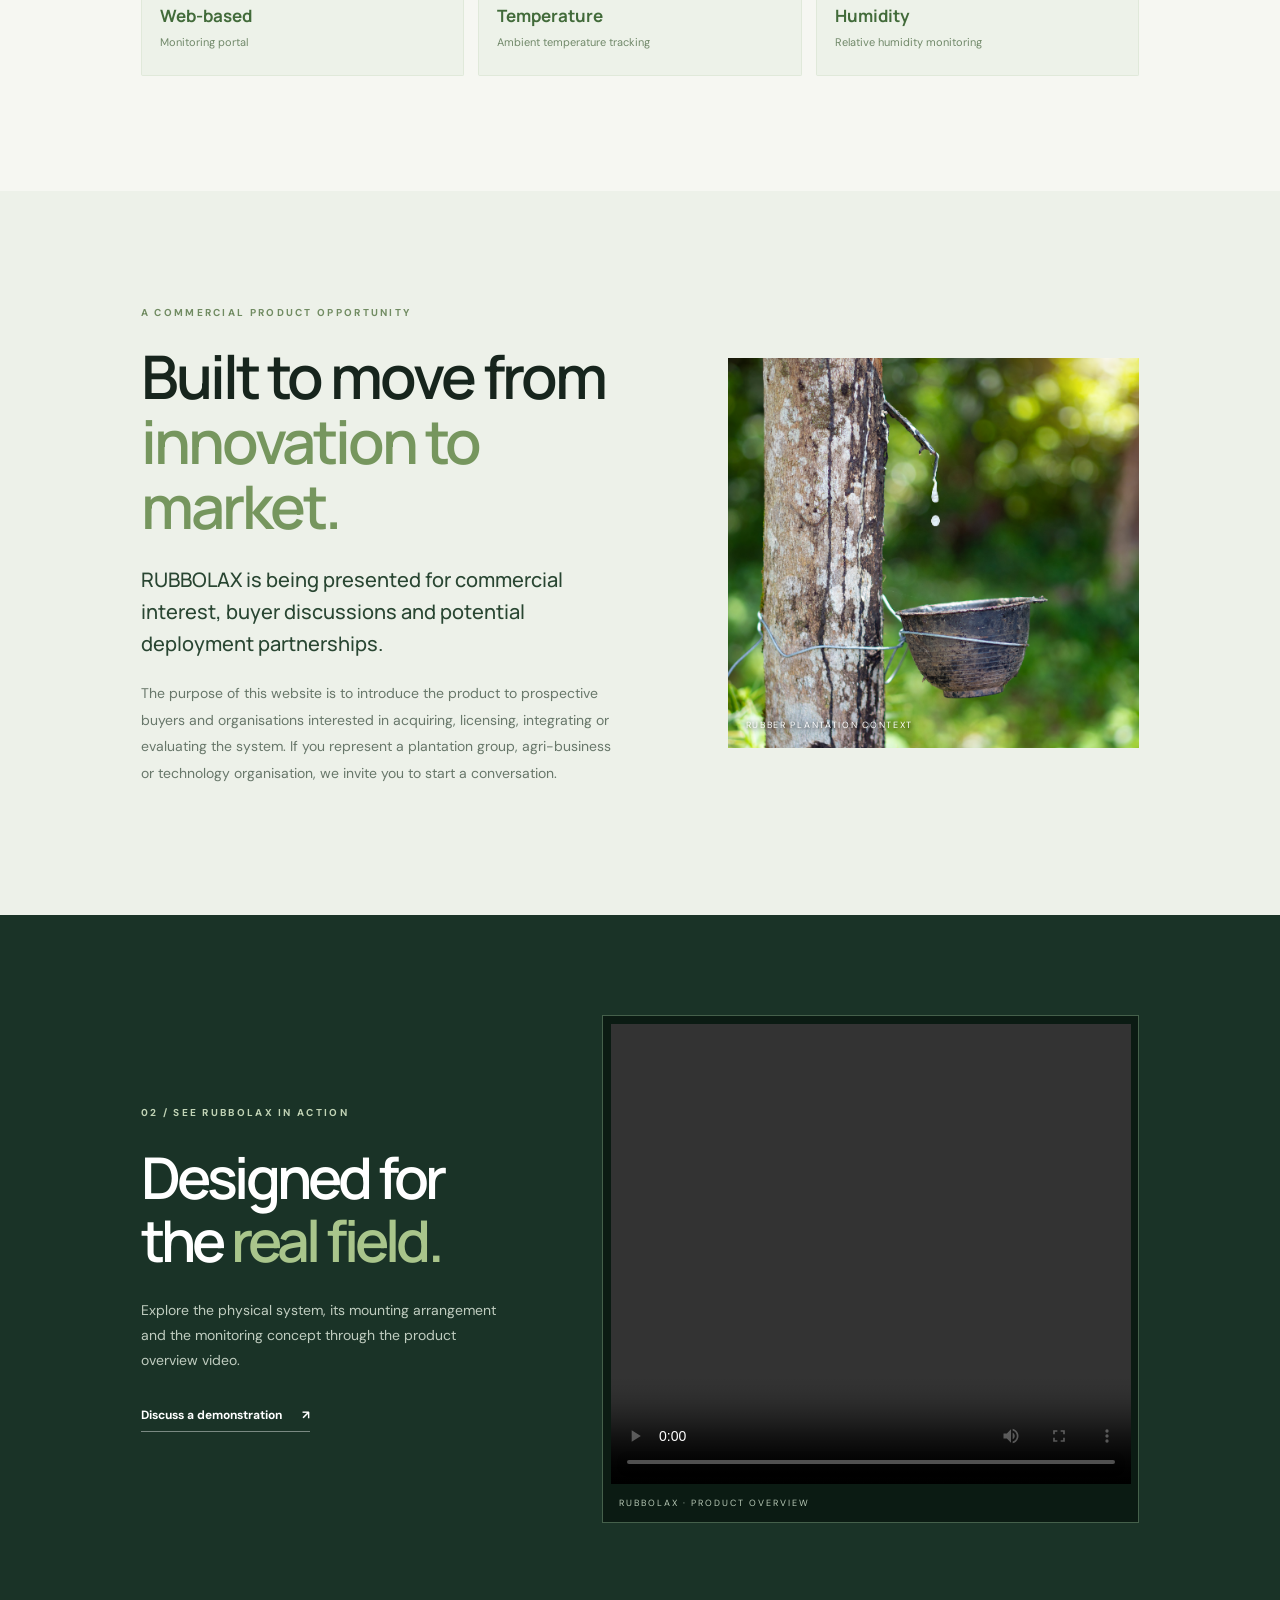
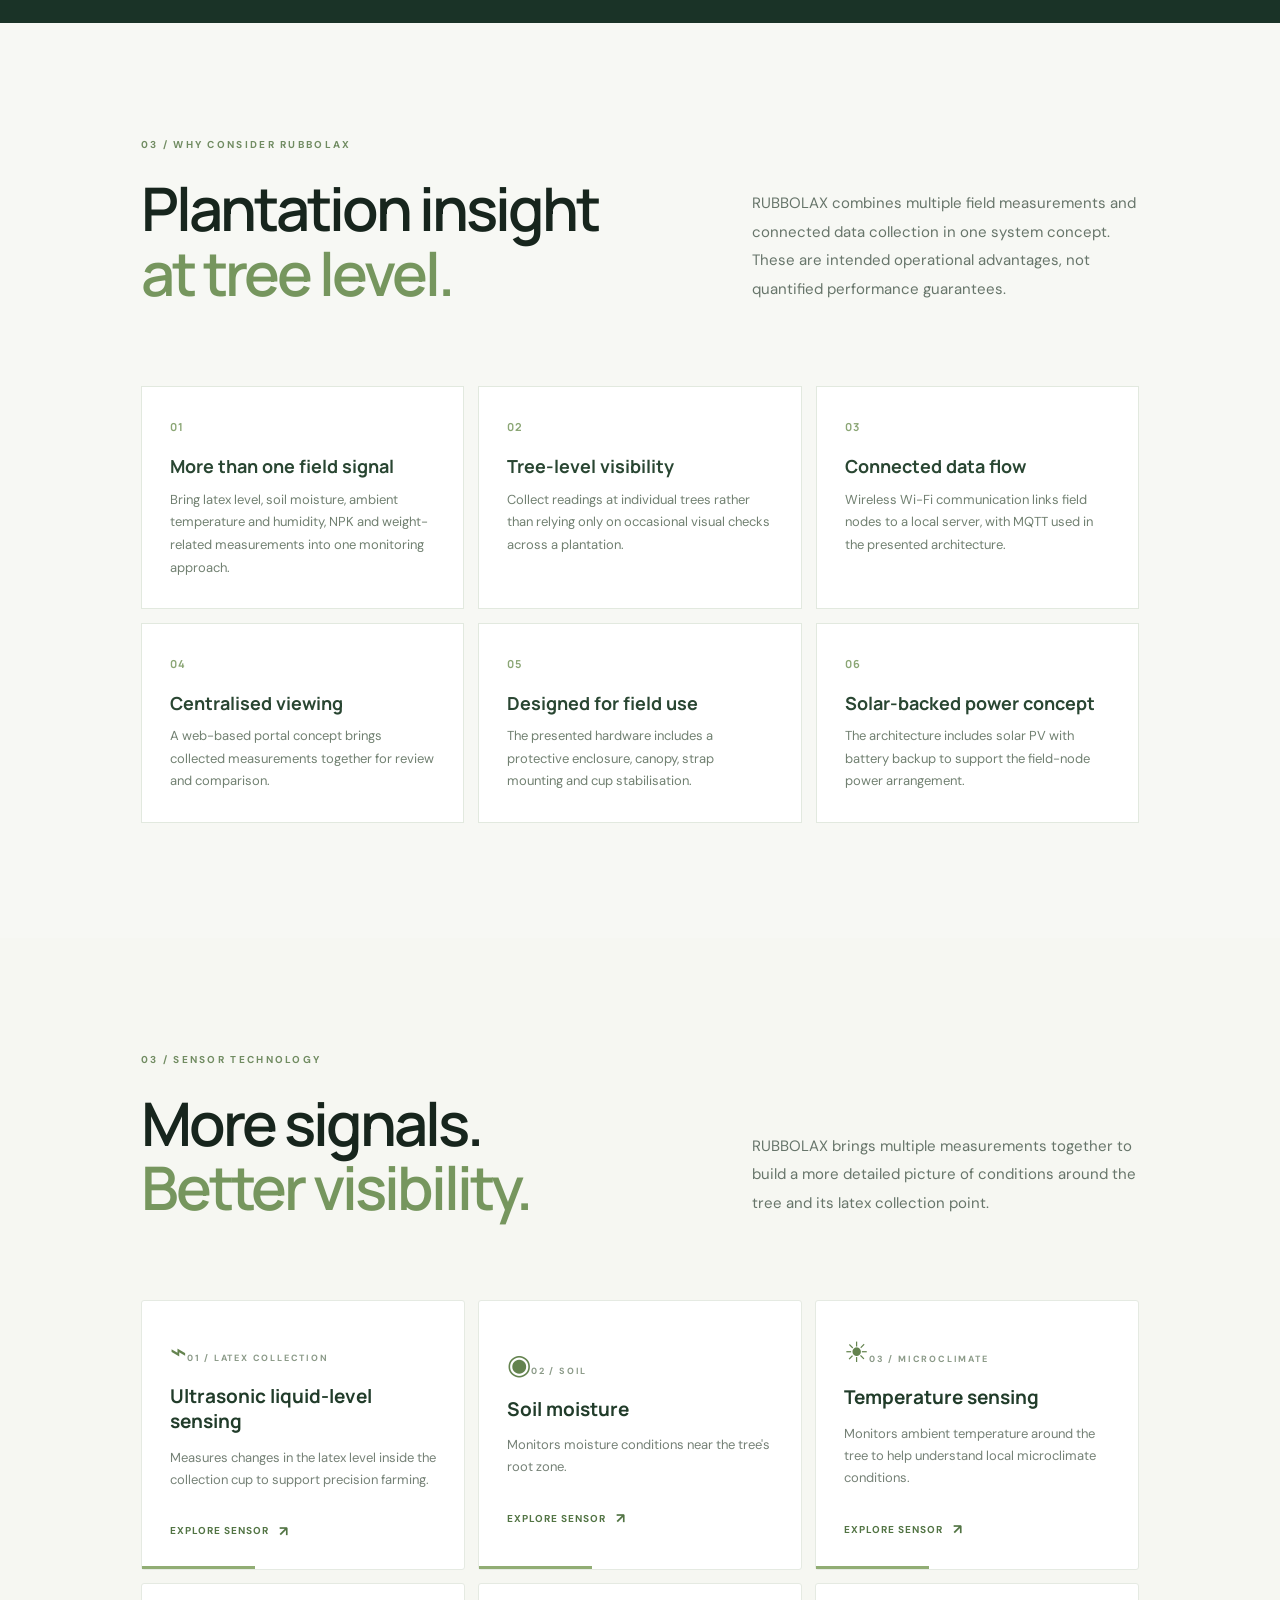
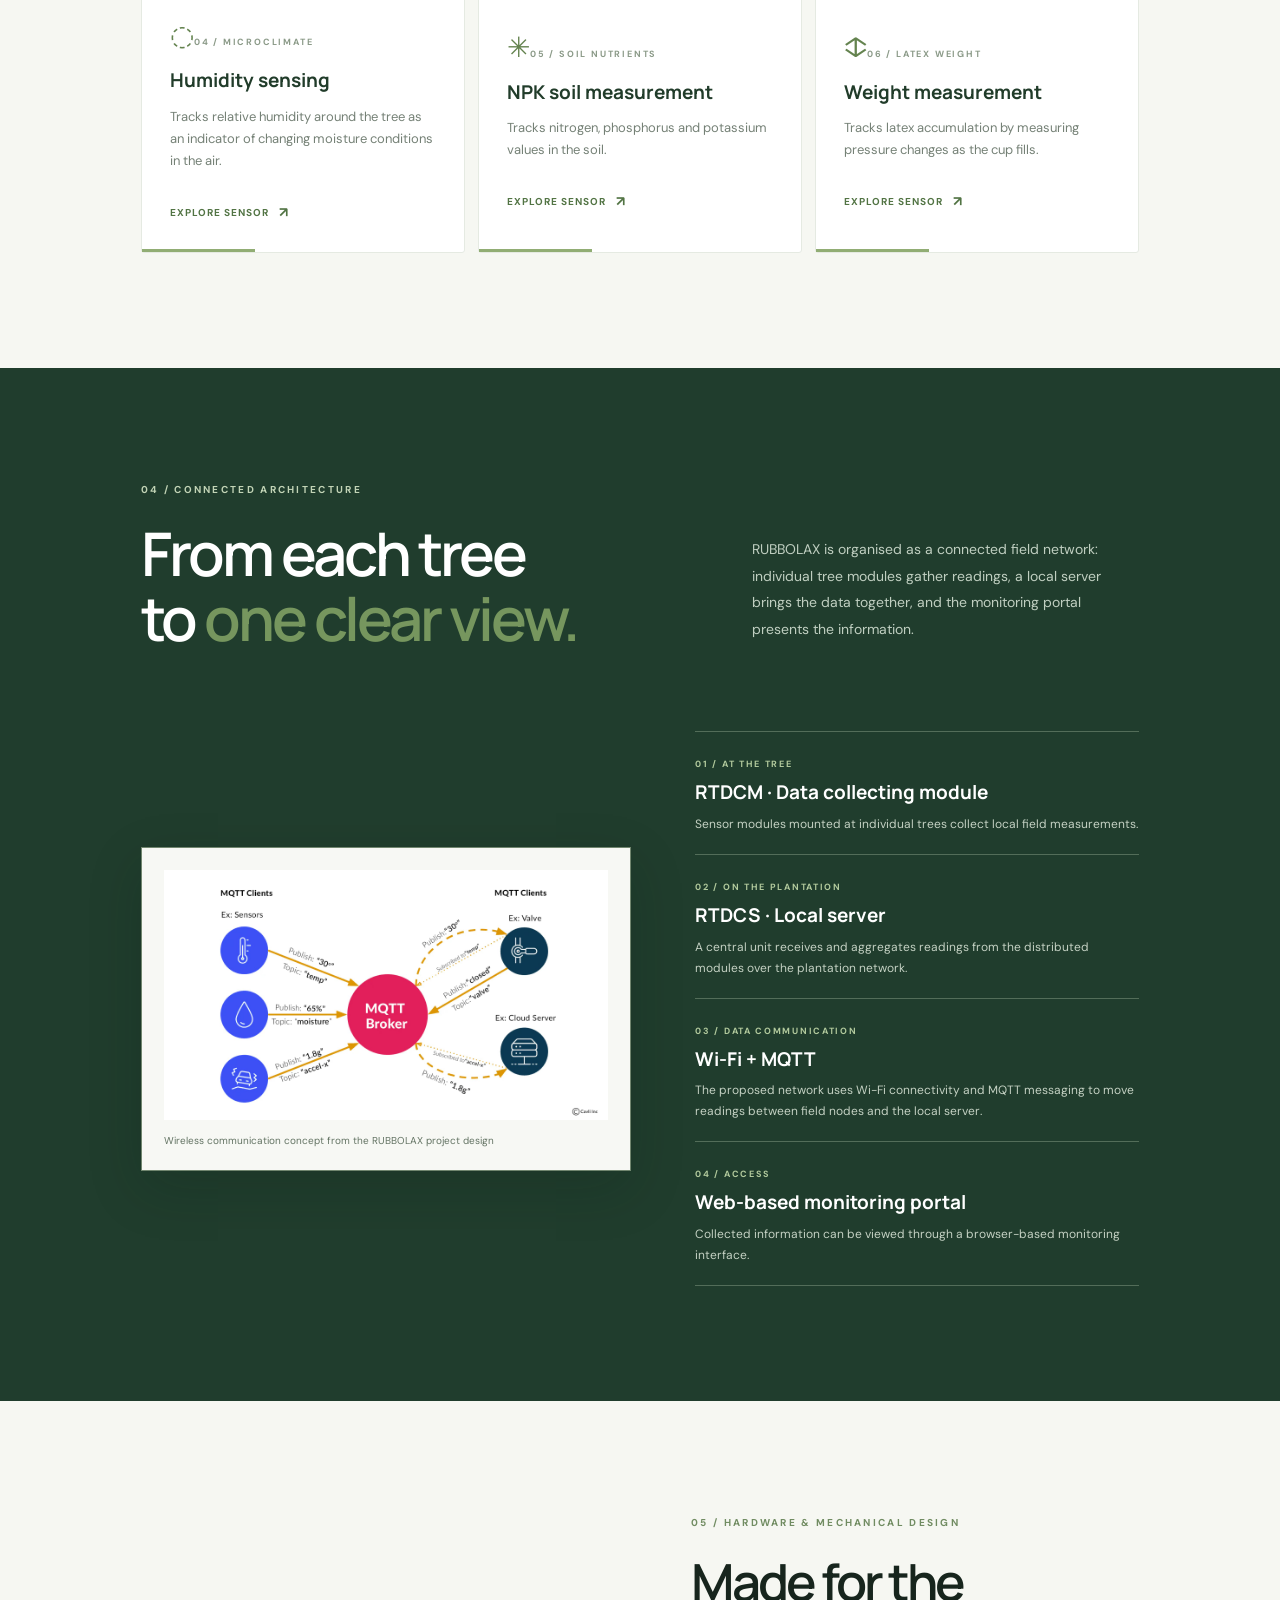
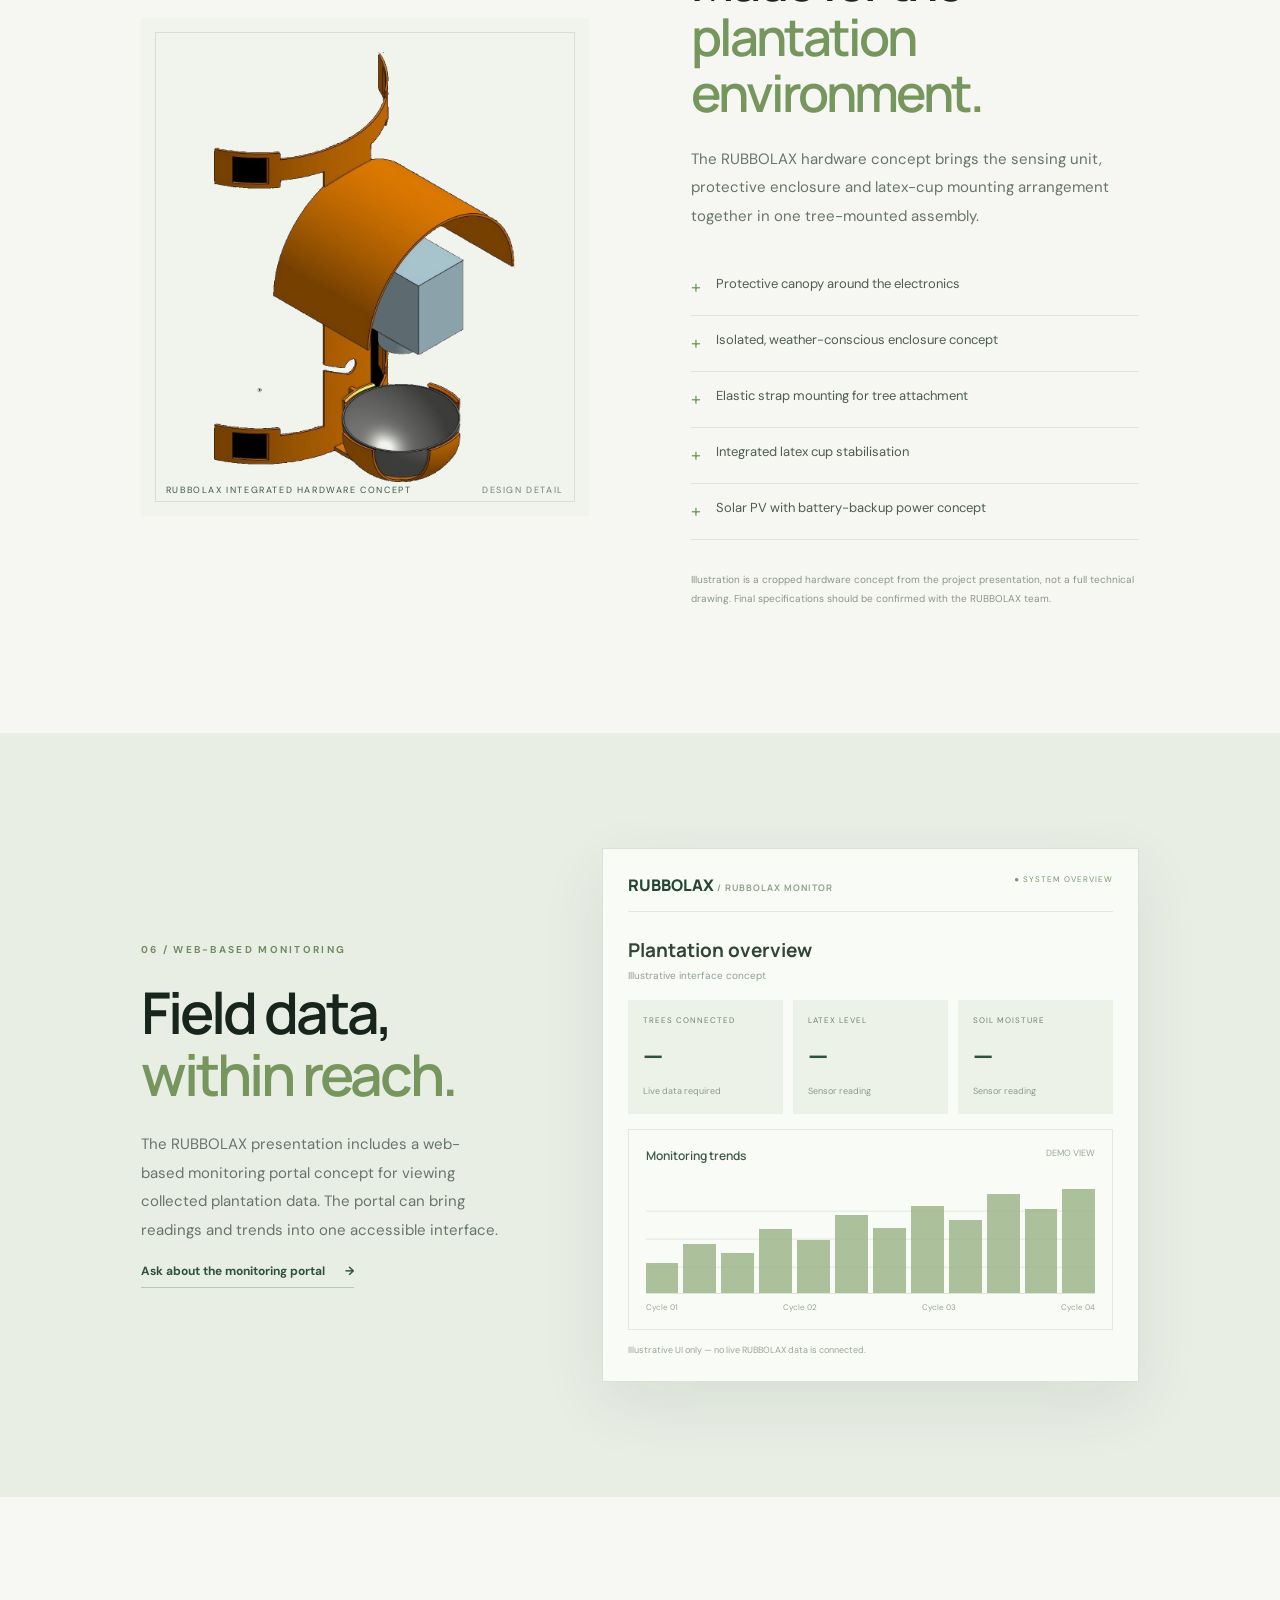
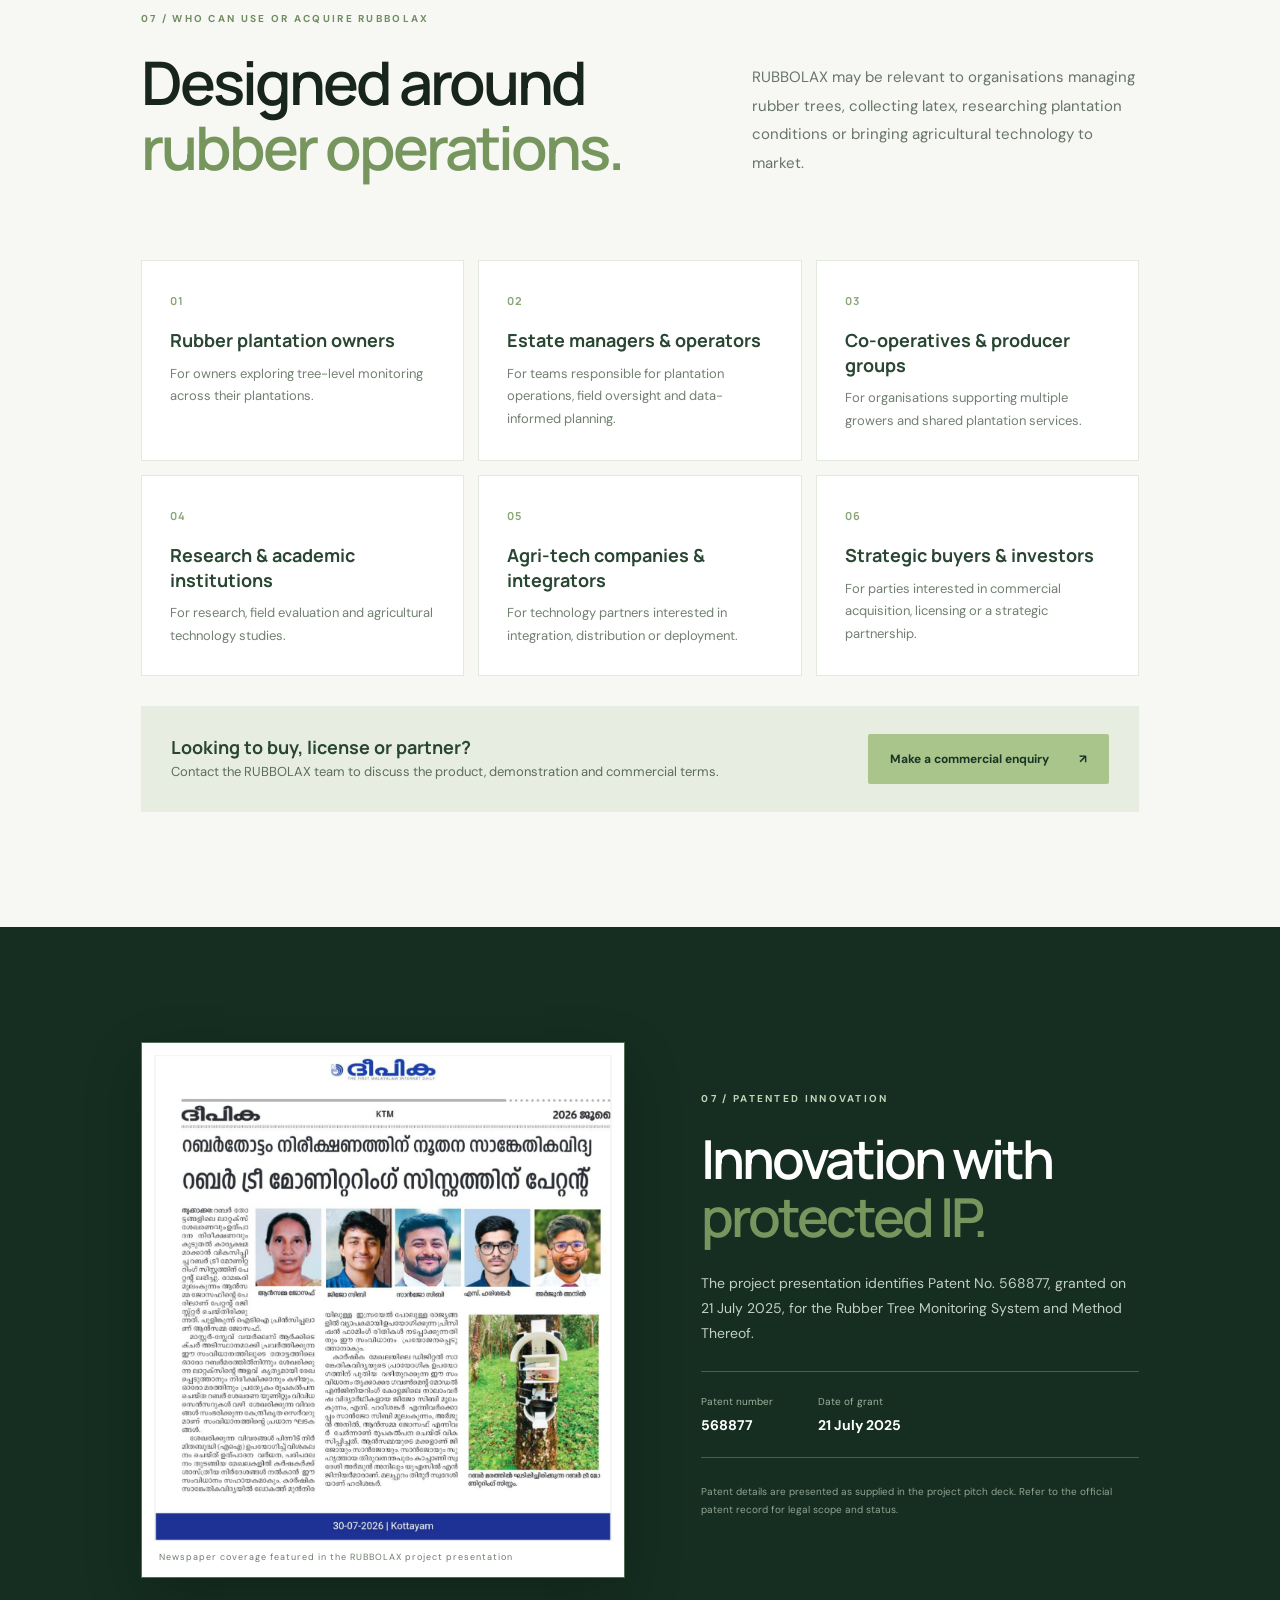
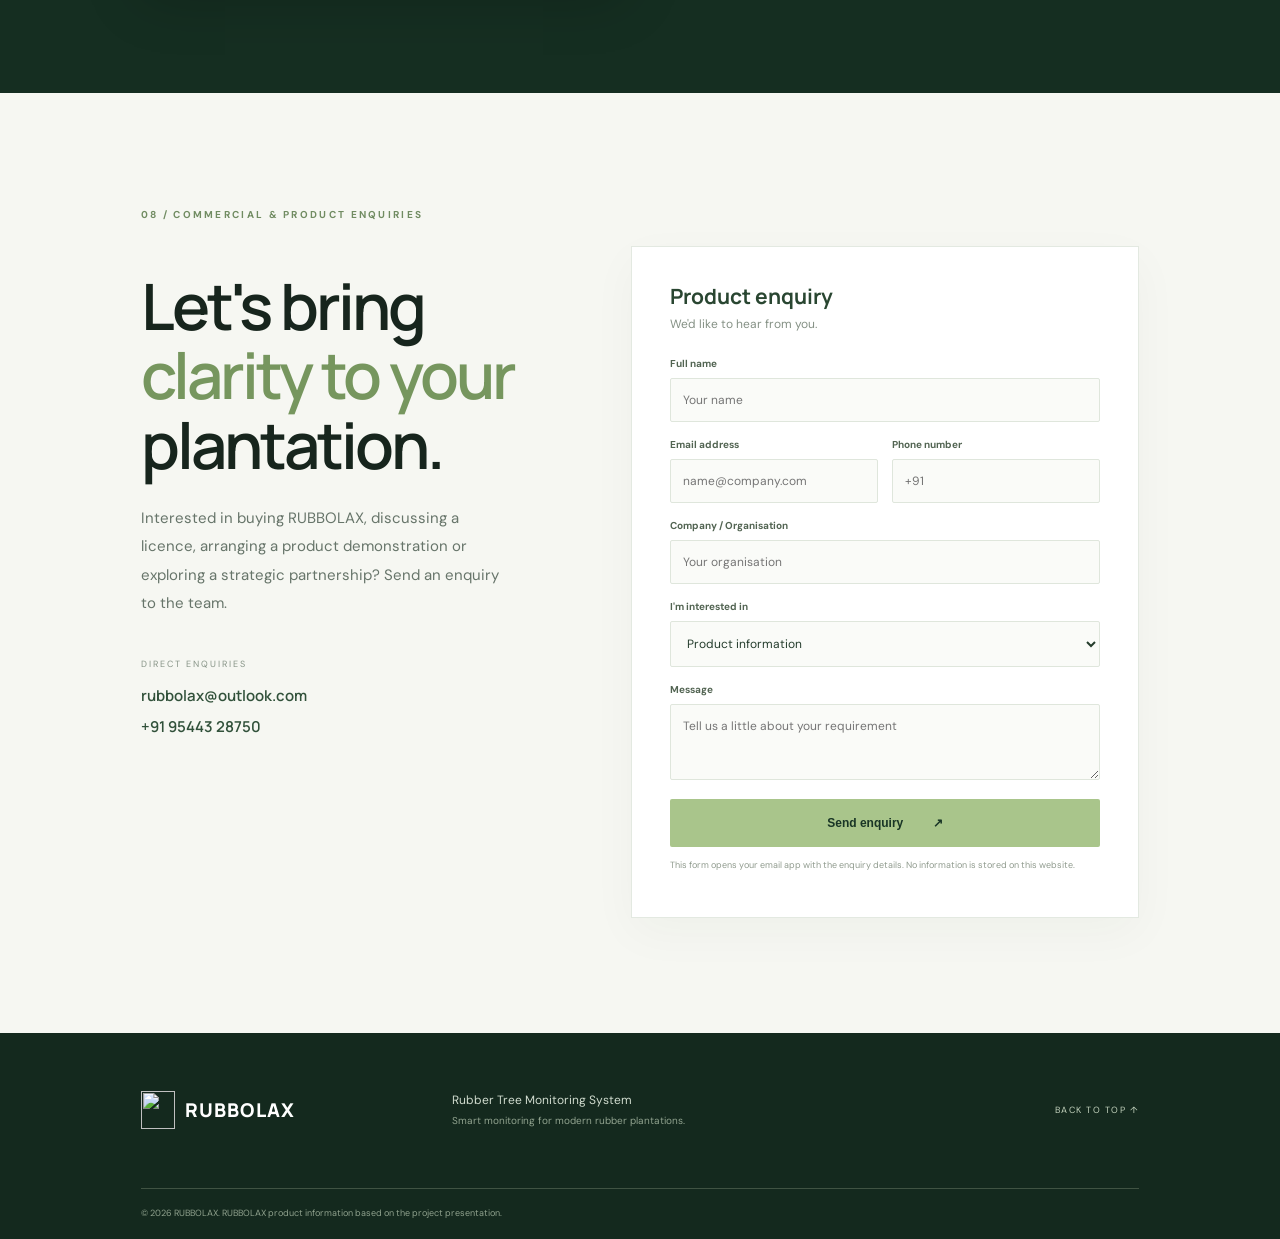
==== commit 62c0a0b9: "Update index.html" ====
--- a/index.html
+++ b/index.html
@@ -12,7 +12,7 @@
 </head>
 <body>
 <header class="site-header">
-  <a class="wordmark brand-lockup" href="#home" aria-label="RUBBOLAX home"><img src="assets/RUBBOLAX-mark.png" alt=""><span>RUBBOLAX</span></a>
+  <a class="wordmark brand-lockup" href="#home" aria-label="RUBBOLAX home"><img src="assets/rubbolax-mark.png" alt=""><span>RUBBOLAX</span></a>
   <button class="menu-toggle" aria-label="Open navigation" aria-expanded="false"><i></i><i></i></button>
   <nav class="nav">
     <a href="#system">The system</a><a href="#advantages">Advantages</a><a href="#technology">Technology</a><a href="#how">How it works</a><a href="#buyers">Who it serves</a>
@@ -160,4 +160,4 @@
 <footer><a class="wordmark footer-mark brand-lockup" href="#home"><img src="assets/RUBBOLAX-mark.png" alt=""><span>RUBBOLAX</span></a><p>Rubber Tree Monitoring System<br><small>Smart monitoring for modern rubber plantations.</small></p><a href="#home" class="back-top">BACK TO TOP ↑</a><div class="copyright">© 2026 RUBBOLAX. RUBBOLAX product information based on the project presentation.</div></footer>
 <script src="script.js"></script>
 </body>
-</html>+</html>
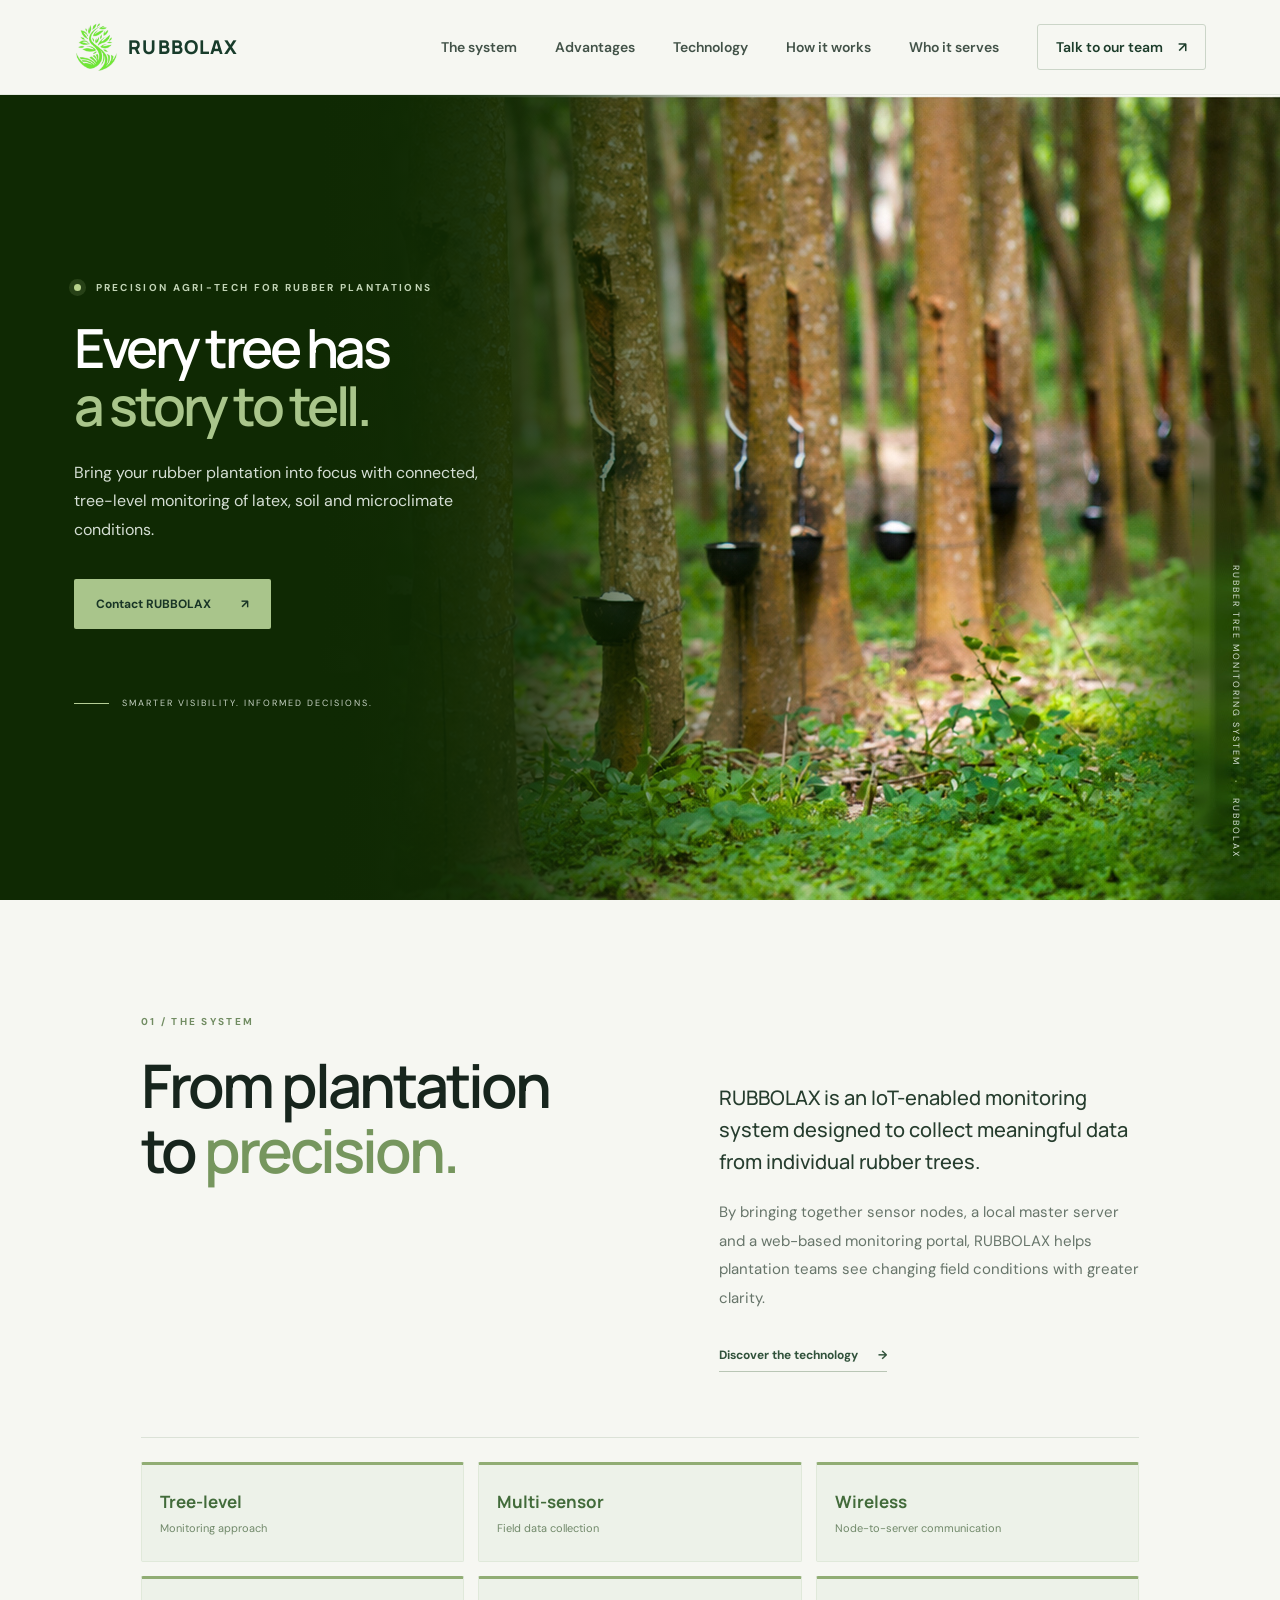
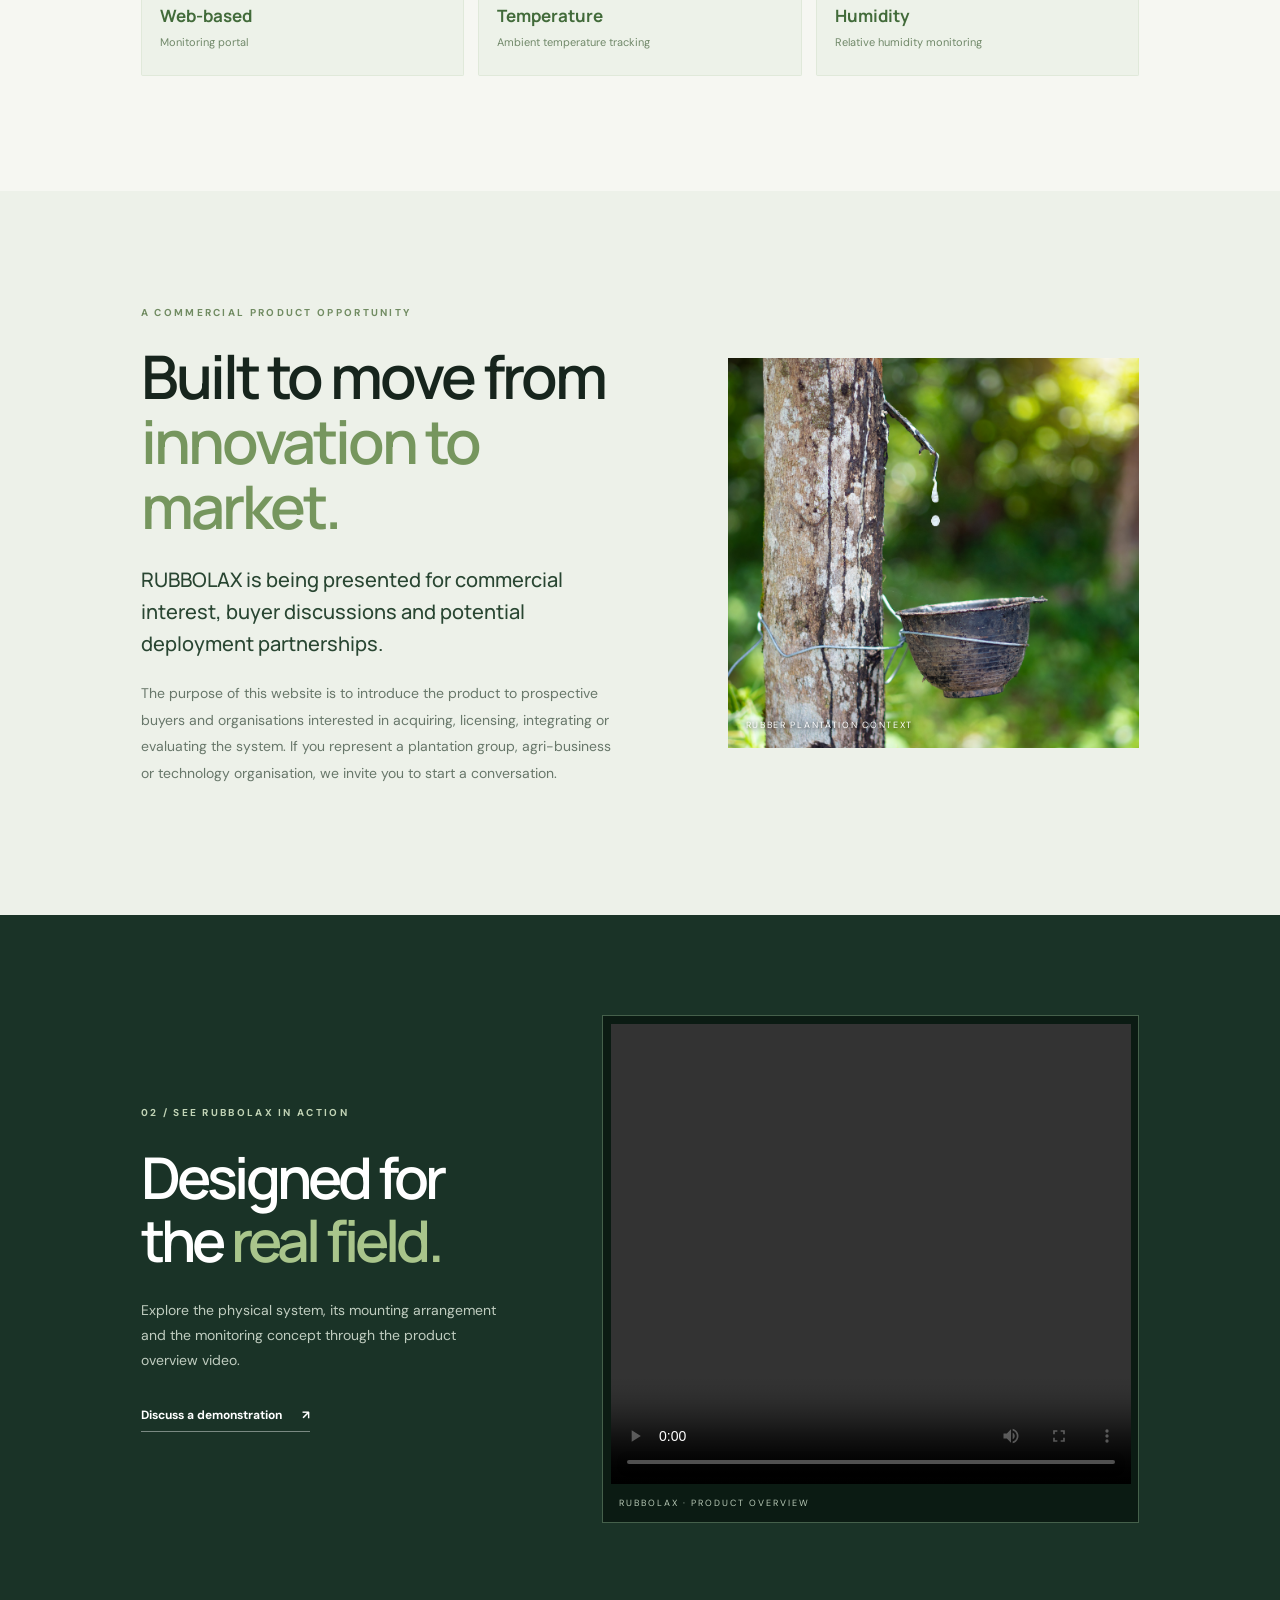
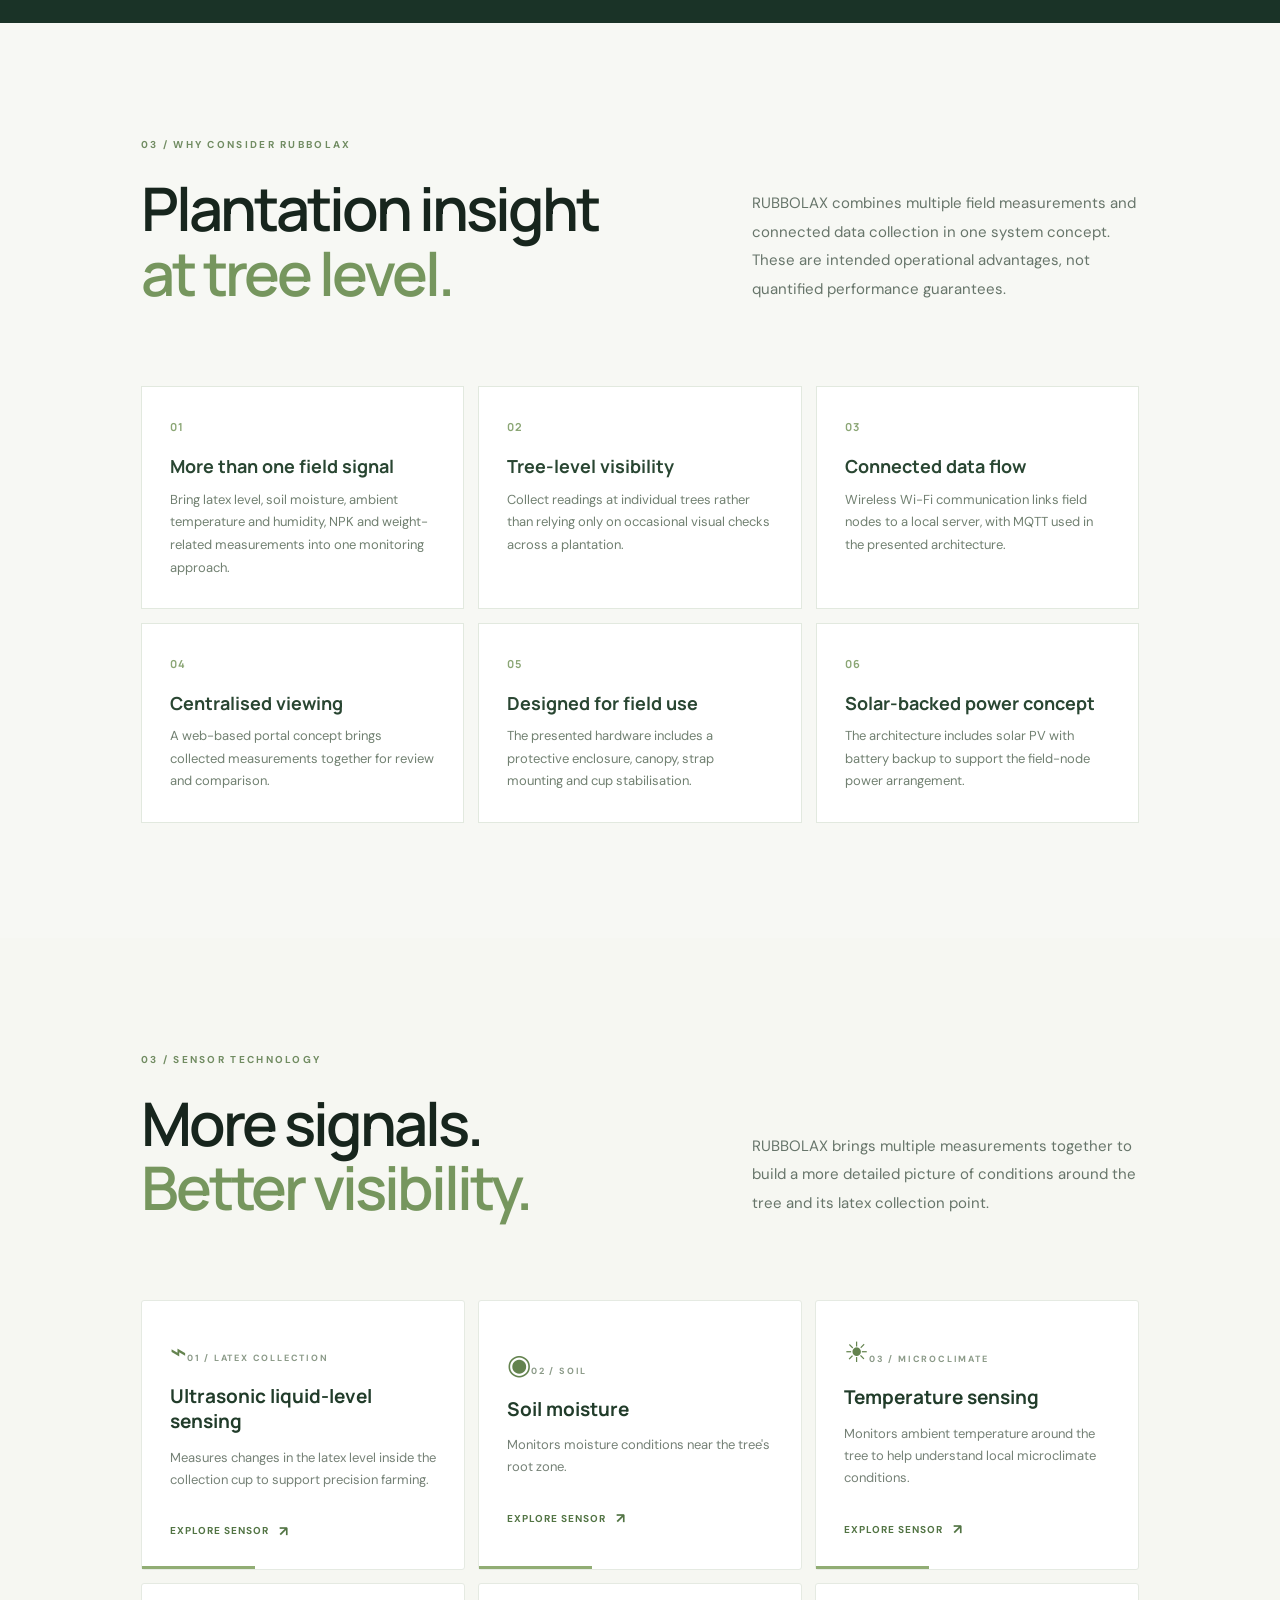
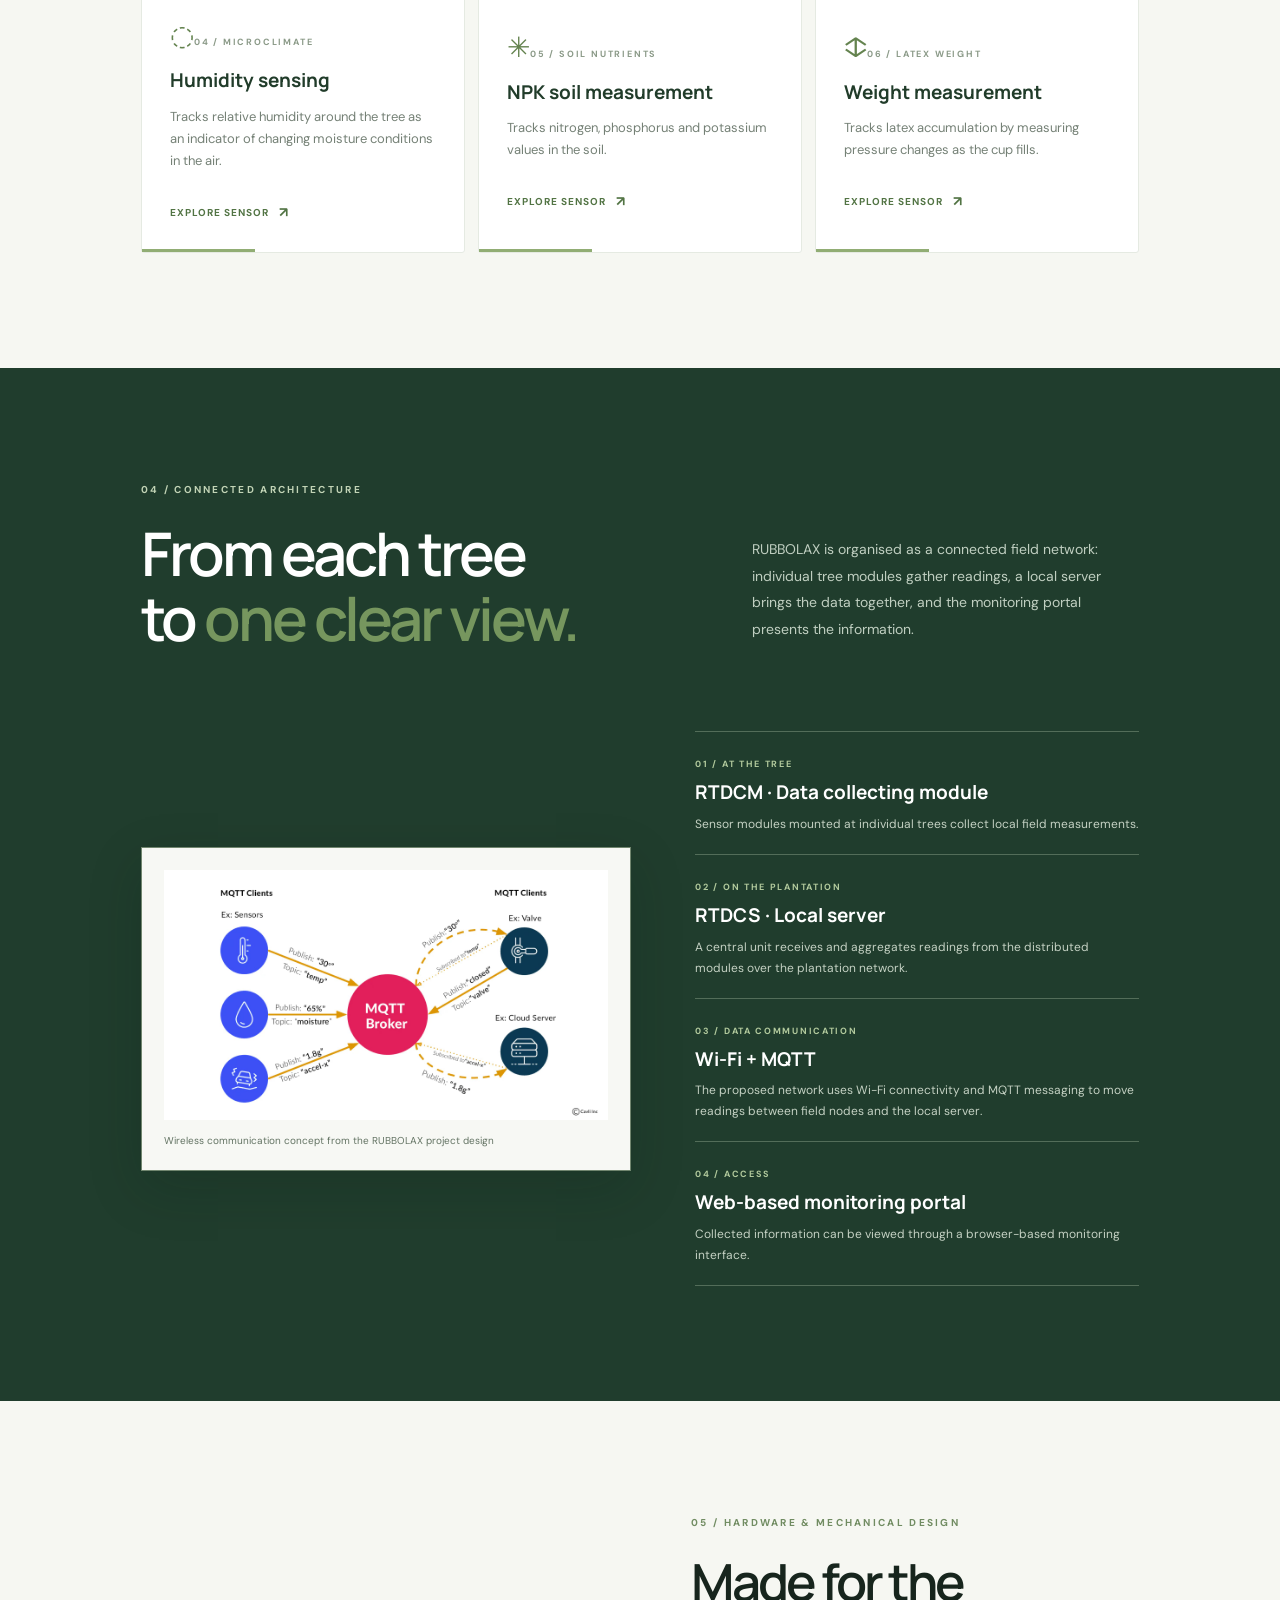
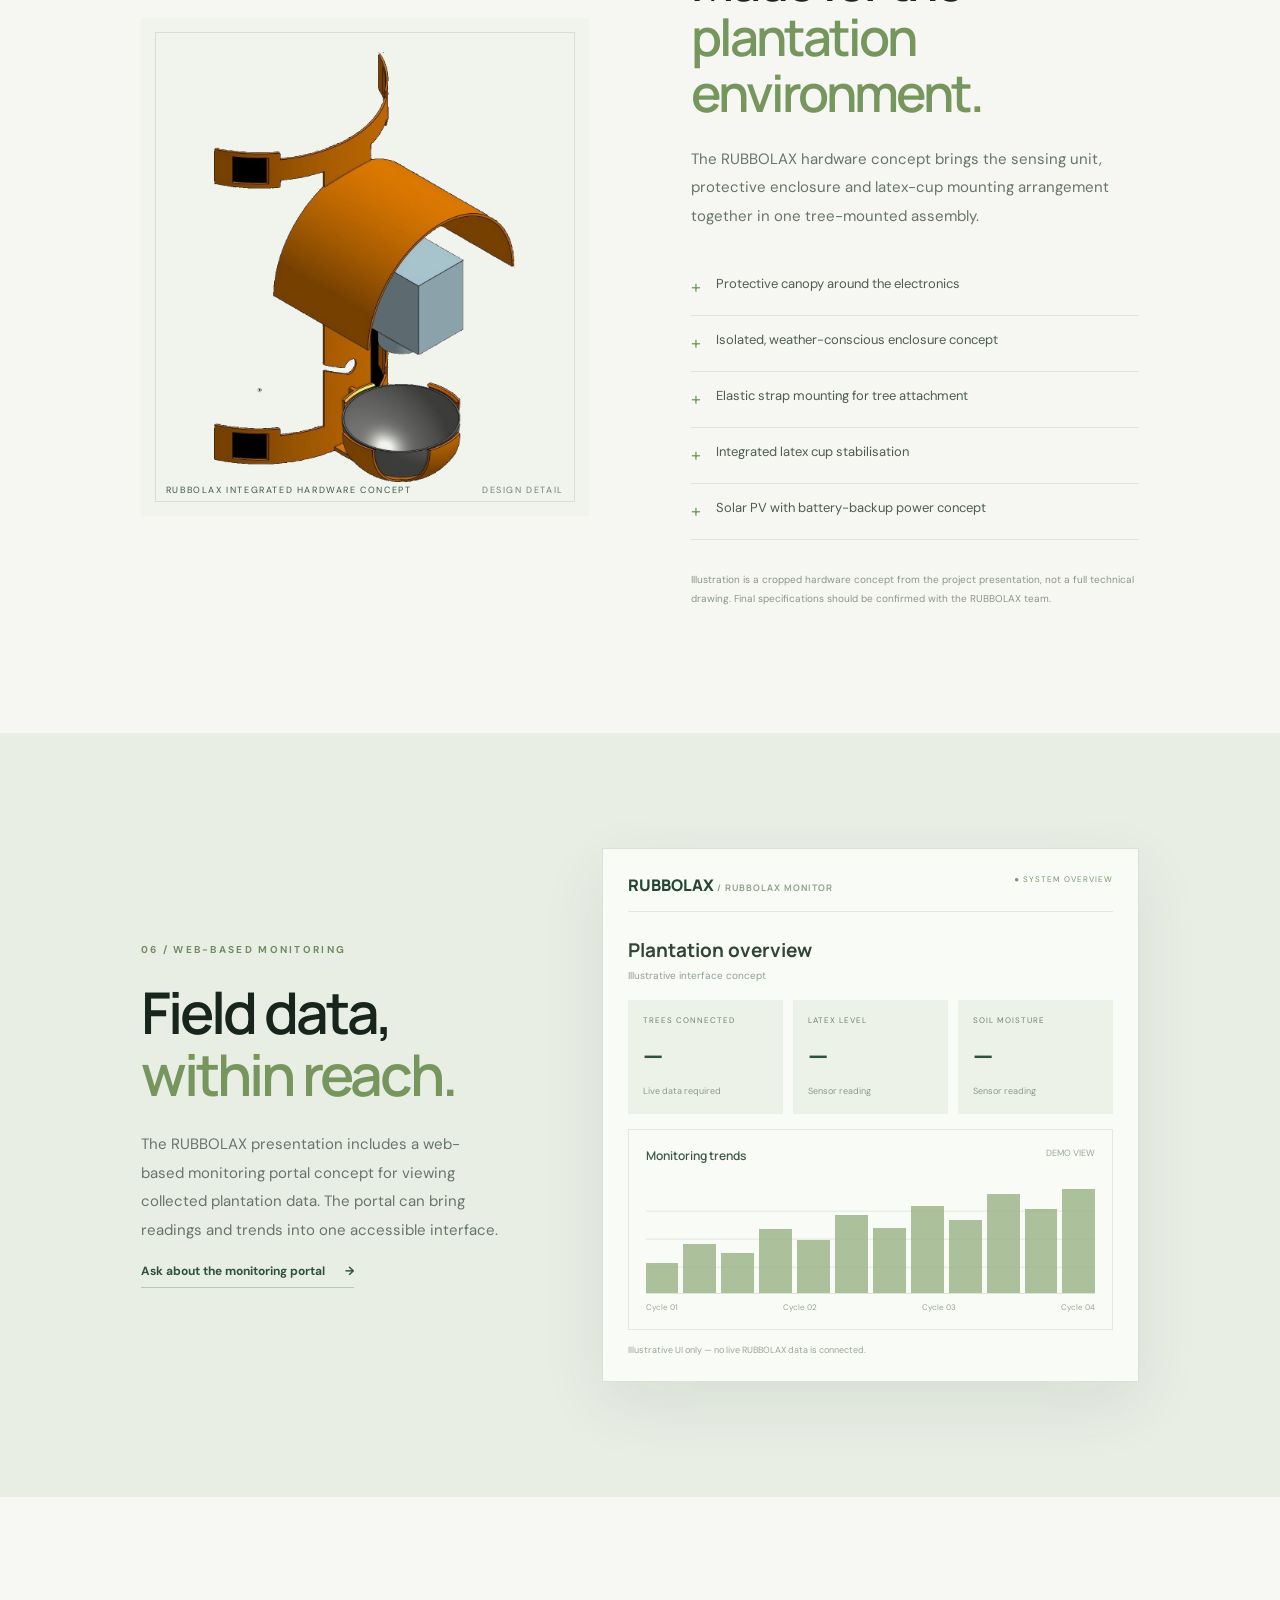
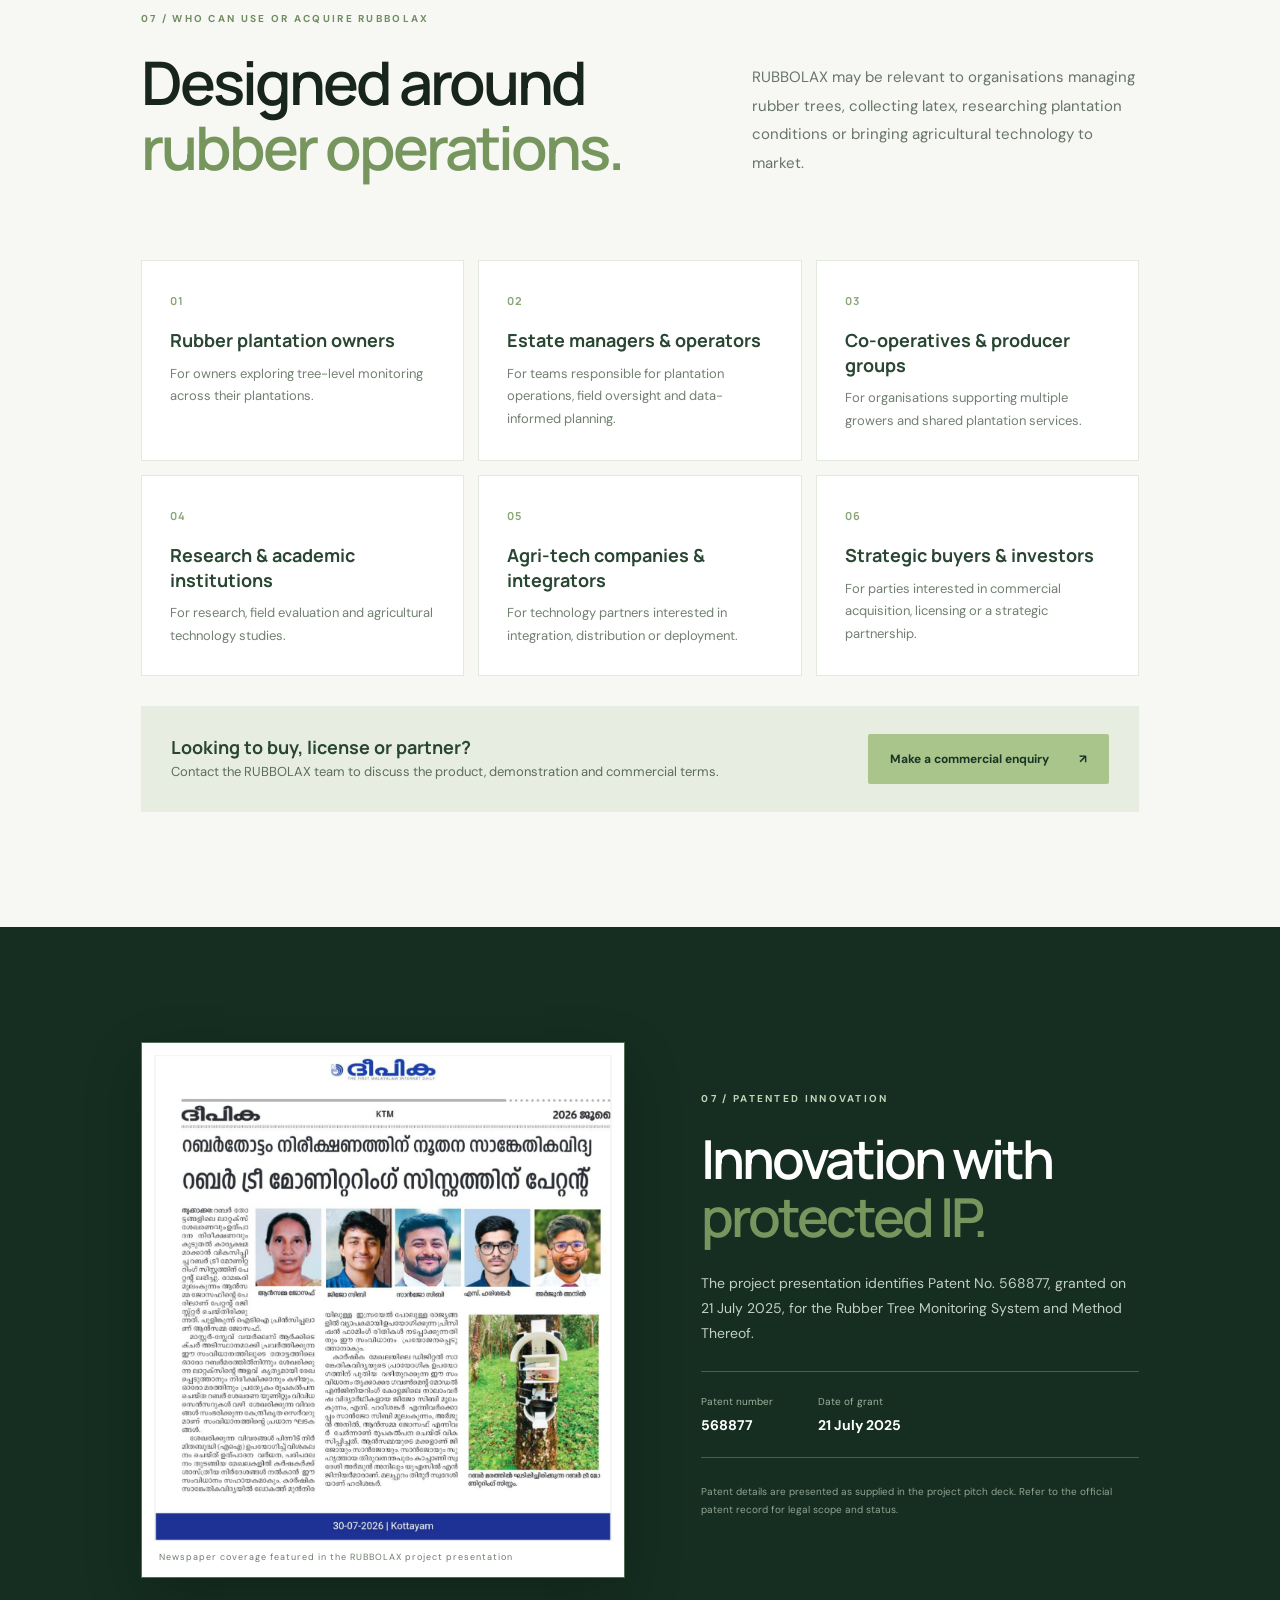
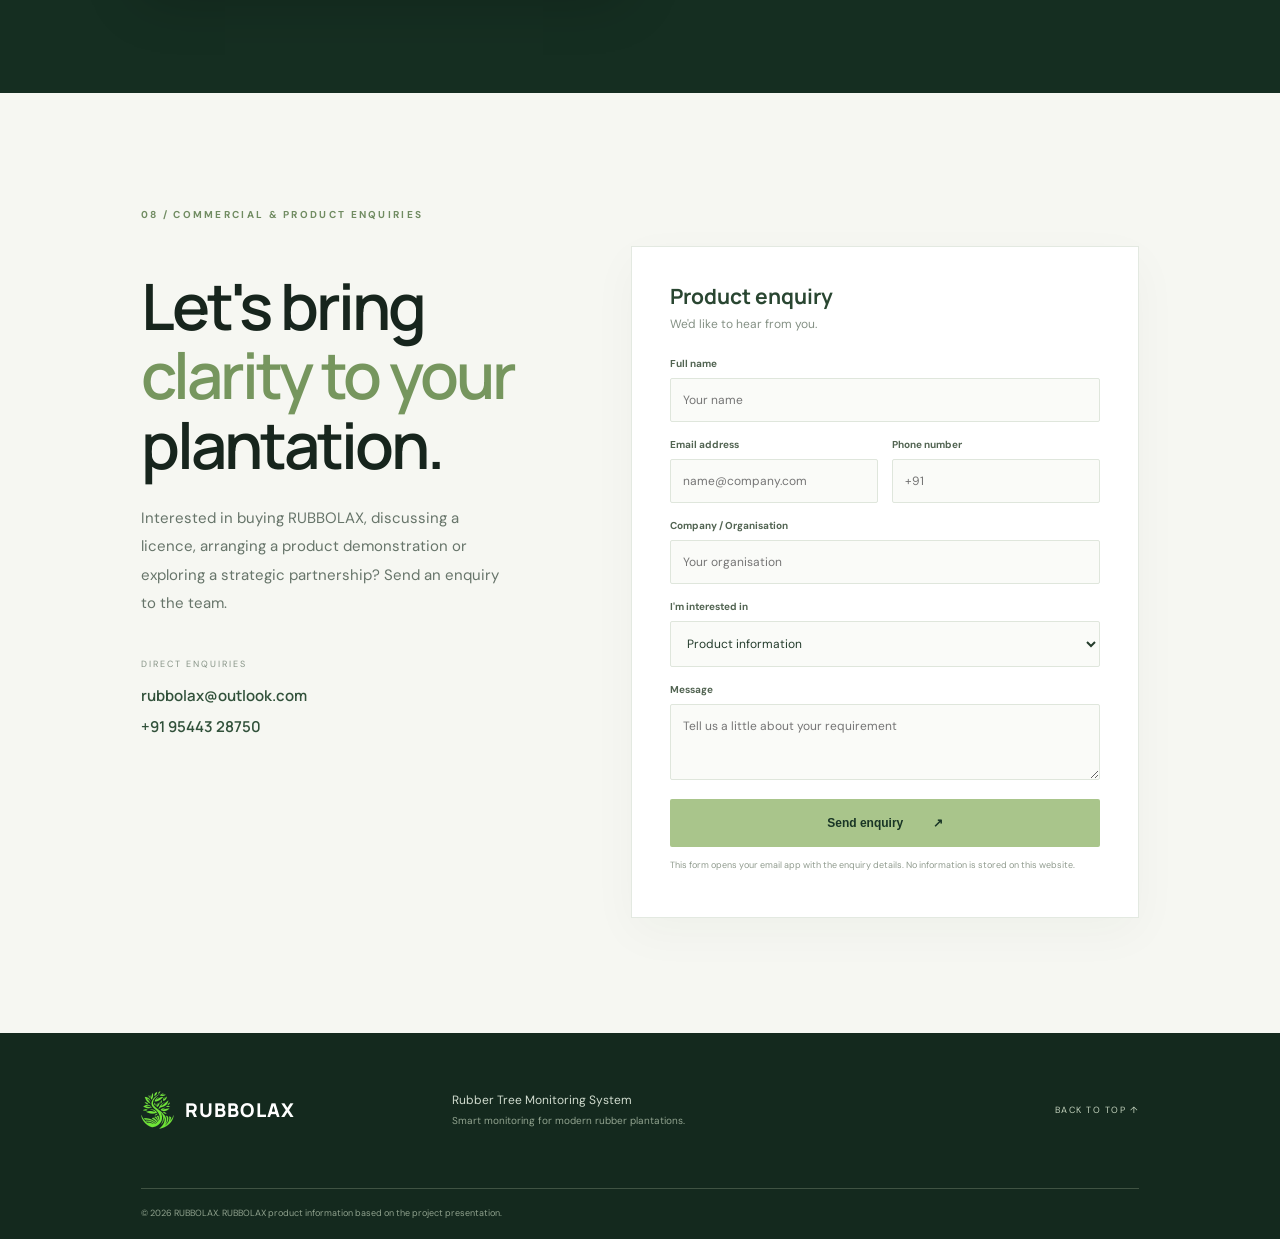
==== commit e4b3107a: "Update index.html" ====
--- a/index.html
+++ b/index.html
@@ -52,7 +52,7 @@
 <section class="video-section">
   <div class="video-copy"><div class="section-kicker light">02 / SEE RUBBOLAX IN ACTION</div><h2>Designed for<br>the <em>real field.</em></h2><p>Explore the physical system, its mounting arrangement and the monitoring concept through the product overview video.</p><a href="#contact" class="text-link light-link">Discuss a demonstration <span>↗</span></a></div>
   <div class="video-stack">
-    <div class="video-frame"><video controls preload="metadata" playsinline><source src="assets/RUBBOLAX-product-overview.mp4" type="video/mp4">Your browser does not support MP4 playback. Please try a current version of Chrome, Edge or Firefox.</video><span class="video-label">RUBBOLAX · PRODUCT OVERVIEW</span></div>
+    <div class="video-frame"><video controls preload="metadata" playsinline><source src="assets/rubbolax-product-overview-optimized.mp4" type="video/mp4">Your browser does not support MP4 playback. Please try a current version of Chrome, Edge or Firefox.</video><span class="video-label">RUBBOLAX · PRODUCT OVERVIEW</span></div>
   </div>
 </section>
 
@@ -157,7 +157,7 @@
   </form></div>
 </section>
 </main>
-<footer><a class="wordmark footer-mark brand-lockup" href="#home"><img src="assets/RUBBOLAX-mark.png" alt=""><span>RUBBOLAX</span></a><p>Rubber Tree Monitoring System<br><small>Smart monitoring for modern rubber plantations.</small></p><a href="#home" class="back-top">BACK TO TOP ↑</a><div class="copyright">© 2026 RUBBOLAX. RUBBOLAX product information based on the project presentation.</div></footer>
+<footer><a class="wordmark footer-mark brand-lockup" href="#home"><img src="assets/rubbolax-mark.png" alt=""><span>RUBBOLAX</span></a><p>Rubber Tree Monitoring System<br><small>Smart monitoring for modern rubber plantations.</small></p><a href="#home" class="back-top">BACK TO TOP ↑</a><div class="copyright">© 2026 RUBBOLAX. RUBBOLAX product information based on the project presentation.</div></footer>
 <script src="script.js"></script>
 </body>
 </html>
